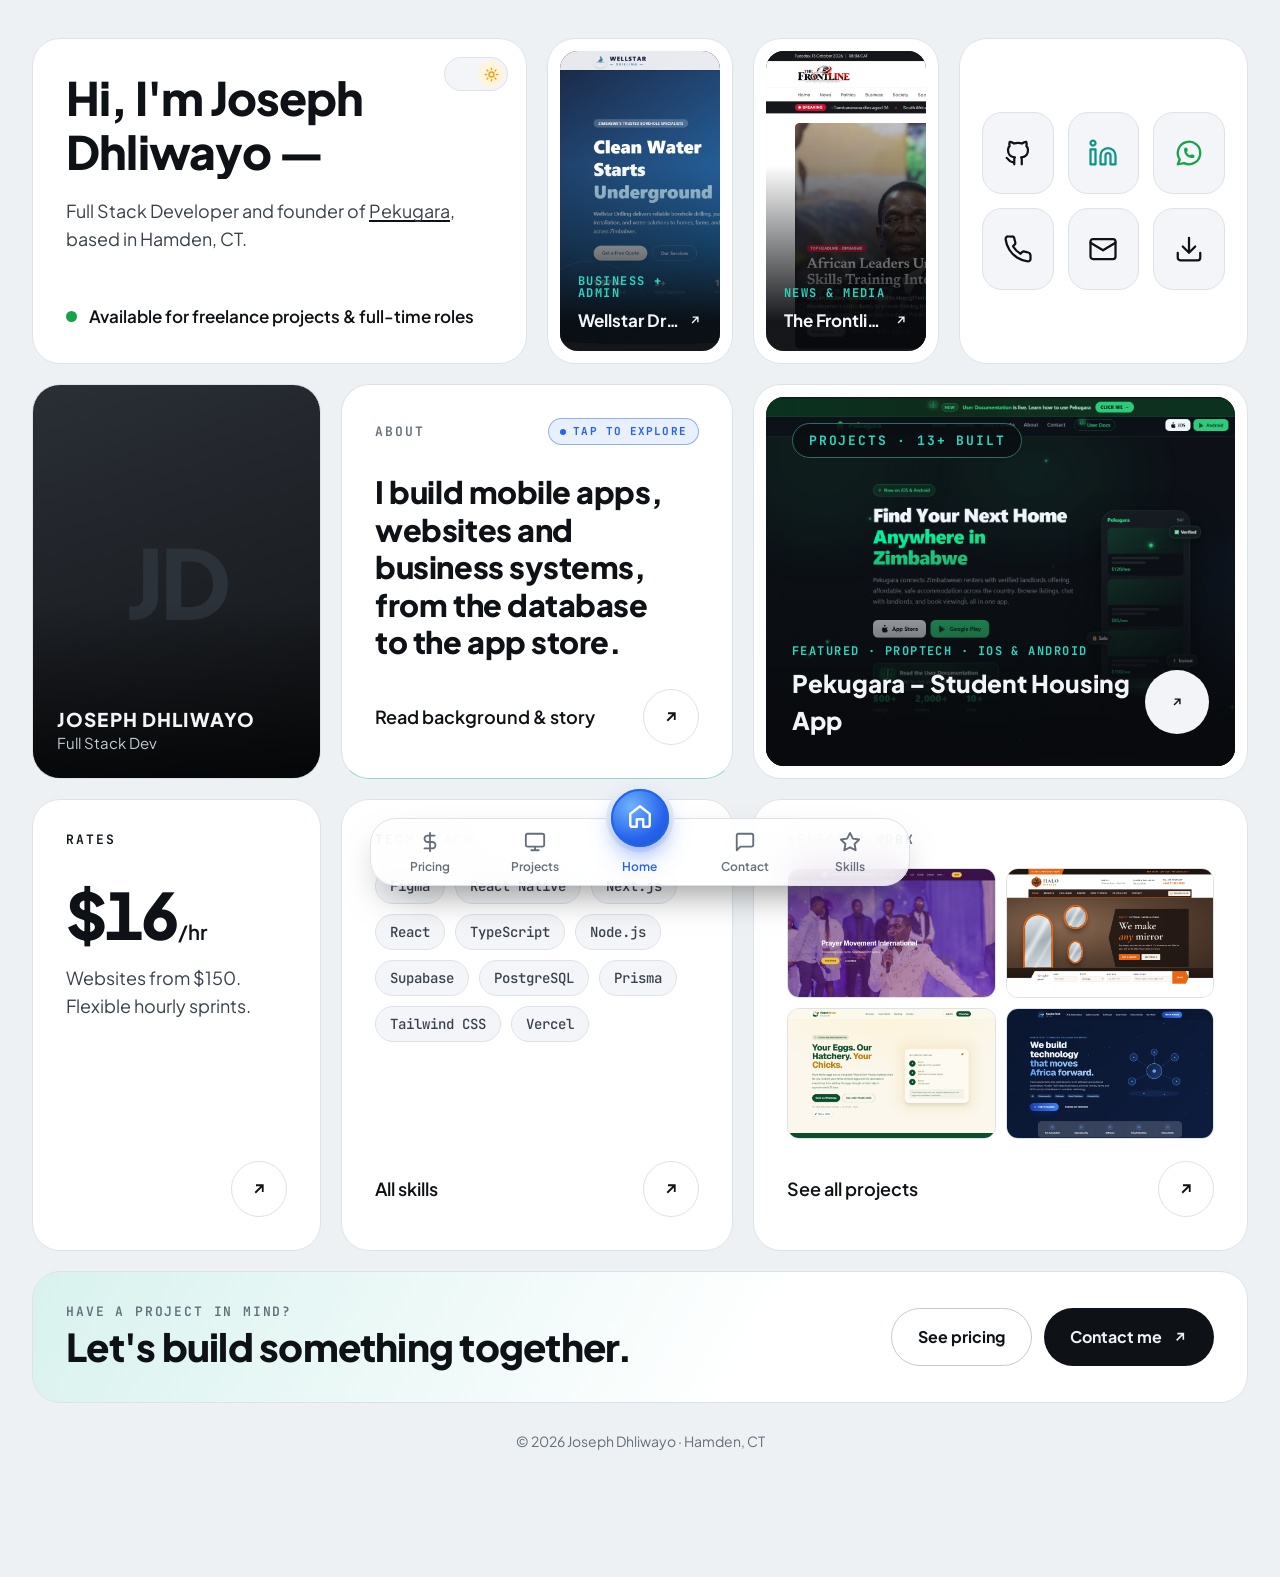
==== index.html @ 7adcd2ff "Feature Prayer Movement International and Kuvaka Tech Co-Authored-By: Claude Opus 5.5 <noreply@anthr" ====
<!doctype html>
<html lang="en" data-theme="dark">
<head>
<meta charset="utf-8">
<meta name="viewport" content="width=device-width, initial-scale=1, viewport-fit=cover">
<title>Joseph Dhliwayo</title>
<meta name="description" content="Joseph Dhliwayo is a full stack developer and the founder of Pekugara. He builds mobile apps, websites and business systems.">
<meta name="theme-color" content="#0b0d10">
<script>
  // Set the theme before paint so there is no flash; skip the dock intro after the first page.
  (function () {
    var d = document.documentElement, t = null;
    try { t = localStorage.getItem('theme'); } catch (e) {}
    if (!t) t = matchMedia('(prefers-color-scheme: light)').matches ? 'light' : 'dark';
    d.setAttribute('data-theme', t);
    try { if (sessionStorage.getItem('dock')) d.classList.add('dock-seen'); sessionStorage.setItem('dock', 1); } catch (e) {}
  })();
</script>
<link rel="preconnect" href="https://fonts.googleapis.com">
<link rel="preconnect" href="https://fonts.gstatic.com" crossorigin>
<link rel="stylesheet" href="https://fonts.googleapis.com/css2?family=Plus+Jakarta+Sans:wght@400;500;600;700;800&family=JetBrains+Mono:wght@500;600&display=swap">
<link rel="stylesheet" href="styles.css">
</head>
<body>
<div class="wrap">
  <main class="grid home-grid">

    <section class="tile hero">
      <button class="theme" id="theme" type="button" aria-label="Switch light or dark theme">
        <span class="knob">
          <svg class="moon" viewBox="0 0 24 24" fill="none" stroke="currentColor" stroke-width="2.2" stroke-linecap="round" stroke-linejoin="round"><path d="M21 12.8A9 9 0 1 1 11.2 3a7 7 0 0 0 9.8 9.8z"/></svg>
          <svg class="sun" viewBox="0 0 24 24" fill="none" stroke="currentColor" stroke-width="2.2" stroke-linecap="round"><circle cx="12" cy="12" r="4"/><path d="M12 2v2M12 20v2M4.9 4.9l1.4 1.4M17.7 17.7l1.4 1.4M2 12h2M20 12h2M4.9 19.1l1.4-1.4M17.7 6.3l1.4-1.4"/></svg>
        </span>
      </button>
      <div>
        <h1 data-split>Hi, I'm Joseph Dhliwayo —</h1>
        <p>Full Stack Developer and founder of <a href="https://www.pekugara.com" target="_blank" rel="noopener">Pekugara</a>, based in Hamden, CT.</p>
      </div>
      <div class="status"><span class="dot"></span> Available for freelance projects &amp; full-time roles</div>
    </section>

    <a class="tile proj-sm" href="https://wellstardrilling.com" target="_blank" rel="noopener">
      <div class="shot">
        <img src="images/wellstar.png" alt="Wellstar Drilling website">
        <div class="kind">Business + Admin</div>
        <div class="name"><span>Wellstar Drilling</span><svg viewBox="0 0 24 24" fill="none" stroke="currentColor" stroke-width="2.4"><path d="M7 17 17 7M8 7h9v9"/></svg></div>
      </div>
    </a>

    <a class="tile proj-sm" href="https://the-frontline.vercel.app" target="_blank" rel="noopener">
      <div class="shot">
        <img src="images/frontline.png" alt="The Frontline news website">
        <div class="kind">News &amp; Media</div>
        <div class="name"><span>The Frontline</span><svg viewBox="0 0 24 24" fill="none" stroke="currentColor" stroke-width="2.4"><path d="M7 17 17 7M8 7h9v9"/></svg></div>
      </div>
    </a>

    <!-- EDIT: add your LinkedIn profile URL -->
    <nav class="tile socials" aria-label="Contact links">
      <a class="icon-btn" href="https://github.com/JosephDhliwayo" target="_blank" rel="noopener" aria-label="GitHub">
        <svg viewBox="0 0 24 24" fill="none" stroke="currentColor" stroke-width="1.8" stroke-linecap="round" stroke-linejoin="round"><path d="M9 19c-4.3 1.4-4.3-2.5-6-3m12 5v-3.5c0-1 .1-1.4-.5-2 2.8-.3 5.5-1.4 5.5-6a4.6 4.6 0 0 0-1.3-3.2 4.2 4.2 0 0 0-.1-3.2s-1.1-.3-3.5 1.3a12.3 12.3 0 0 0-6.2 0C6.5 2.8 5.4 3.1 5.4 3.1a4.2 4.2 0 0 0-.1 3.2A4.6 4.6 0 0 0 4 9.5c0 4.6 2.7 5.7 5.5 6-.6.6-.6 1.2-.5 2V21"/></svg>
      </a>
      <a class="icon-btn c-teal" href="https://www.linkedin.com/" target="_blank" rel="noopener" aria-label="LinkedIn">
        <svg viewBox="0 0 24 24" fill="none" stroke="currentColor" stroke-width="1.8" stroke-linecap="round" stroke-linejoin="round"><path d="M16 8a6 6 0 0 1 6 6v7h-4v-7a2 2 0 0 0-4 0v7h-4v-7a6 6 0 0 1 6-6zM2 9h4v12H2z"/><circle cx="4" cy="4" r="2"/></svg>
      </a>
      <a class="icon-btn c-green" href="https://wa.me/12035034159" target="_blank" rel="noopener" aria-label="WhatsApp">
        <svg viewBox="0 0 24 24" fill="none" stroke="currentColor" stroke-width="1.8" stroke-linecap="round" stroke-linejoin="round"><path d="M3 21l1.65-3.8a9 9 0 1 1 3.4 2.9L3 21"/><path d="M9 10a.5.5 0 0 0 1 0V9a.5.5 0 0 0-1 0v1a5 5 0 0 0 5 5h1a.5.5 0 0 0 0-1h-1a.5.5 0 0 0 0 1"/></svg>
      </a>
      <a class="icon-btn" href="tel:+12035034159" aria-label="Call (203) 503-4159">
        <svg viewBox="0 0 24 24" fill="none" stroke="currentColor" stroke-width="1.8" stroke-linecap="round" stroke-linejoin="round"><path d="M22 16.9v3a2 2 0 0 1-2.2 2 19.8 19.8 0 0 1-8.6-3.1 19.5 19.5 0 0 1-6-6A19.8 19.8 0 0 1 2.1 4.2 2 2 0 0 1 4.1 2h3a2 2 0 0 1 2 1.7c.1.9.4 1.8.7 2.7a2 2 0 0 1-.5 2.1L8 9.8a16 16 0 0 0 6 6l1.3-1.3a2 2 0 0 1 2.1-.4c.9.3 1.8.6 2.7.7a2 2 0 0 1 1.7 2z"/></svg>
      </a>
      <a class="icon-btn" href="mailto:mrdhliwayojoseph@gmail.com" aria-label="Email mrdhliwayojoseph@gmail.com">
        <svg viewBox="0 0 24 24" fill="none" stroke="currentColor" stroke-width="1.8" stroke-linecap="round" stroke-linejoin="round"><rect x="2" y="4" width="20" height="16" rx="2"/><path d="m22 7-10 6L2 7"/></svg>
      </a>
      <a class="icon-btn" href="cv.pdf" download aria-label="Download CV">
        <svg viewBox="0 0 24 24" fill="none" stroke="currentColor" stroke-width="1.8" stroke-linecap="round" stroke-linejoin="round"><path d="M21 15v4a2 2 0 0 1-2 2H5a2 2 0 0 1-2-2v-4M7 10l5 5 5-5M12 15V3"/></svg>
      </a>
    </nav>

    <!-- PHOTO: save your photo as photo.jpg next to this file -->
    <figure class="tile photo">
      <div class="initials">JD</div>
      <img src="photo.jpg" alt="Joseph Dhliwayo" onerror="this.remove()">
      <figcaption class="cap"><b>Joseph Dhliwayo</b><span>Full Stack Dev</span></figcaption>
    </figure>

    <a class="tile about" href="/skills">
      <div class="about-top"><span class="label">About</span><span class="explore"><i></i>Tap to explore</span></div>
      <h2>I build mobile apps, websites and business systems, from the database to the app store.</h2>
      <div class="row-end">Read background &amp; story <span class="arrow"><svg viewBox="0 0 24 24" fill="none" stroke="currentColor" stroke-width="2.4"><path d="M7 17 17 7M8 7h9v9"/></svg></span></div>
    </a>

    <a class="tile feature" href="/projects">
      <div class="shot">
        <img src="images/pekugara.png" alt="Pekugara website">
        <span class="badge">Projects · <span data-count="15">15</span>+ built</span>
        <div class="kind">Featured · Proptech · iOS &amp; Android</div>
        <div class="name"><span>Pekugara – Student Housing App</span><span class="arrow"><svg viewBox="0 0 24 24" fill="none" stroke="currentColor" stroke-width="2.4"><path d="M7 17 17 7M8 7h9v9"/></svg></span></div>
      </div>
    </a>

    <!-- EDIT: set your real rate here and on the pricing page -->
    <a class="tile rates" href="/pricing">
      <div class="label" style="color:var(--fg)">Rates</div>
      <div class="price">$<span data-count="20">20</span><small>/hr</small></div>
      <p>Websites from $150. Flexible hourly sprints.</p>
      <div class="row-end"><span class="arrow"><svg viewBox="0 0 24 24" fill="none" stroke="currentColor" stroke-width="2.4"><path d="M7 17 17 7M8 7h9v9"/></svg></span></div>
    </a>

    <a class="tile stack" href="/skills">
      <div class="label">Tech stack</div>
      <div class="chips">
        <span class="chip">Figma</span><span class="chip">React Native</span><span class="chip">Next.js</span>
        <span class="chip">React</span><span class="chip">TypeScript</span><span class="chip">Node.js</span>
        <span class="chip">Supabase</span><span class="chip">PostgreSQL</span><span class="chip">Prisma</span>
        <span class="chip">Tailwind CSS</span><span class="chip">Vercel</span>
      </div>
      <div class="row-end">All skills <span class="arrow"><svg viewBox="0 0 24 24" fill="none" stroke="currentColor" stroke-width="2.4"><path d="M7 17 17 7M8 7h9v9"/></svg></span></div>
    </a>

    <a class="tile exp" href="/projects">
      <div class="label">Selected work</div>
      <div class="mini-grid">
        <img src="images/prayer.png" alt="Prayer Movement International" loading="lazy">
        <img src="images/halo.png" alt="Halo Mirrors" loading="lazy">
        <img src="images/hatchgrow.png" alt="HatchGrow Poultry" loading="lazy">
        <img src="images/kuvaka.png" alt="Kuvaka Tech" loading="lazy">
      </div>
      <div class="row-end">See all projects <span class="arrow"><svg viewBox="0 0 24 24" fill="none" stroke="currentColor" stroke-width="2.4"><path d="M7 17 17 7M8 7h9v9"/></svg></span></div>
    </a>

    <section class="tile cta">
      <div>
        <div class="label">Have a project in mind?</div>
        <h2>Let's build something together.</h2>
      </div>
      <div class="cta-actions">
        <a class="btn ghost" href="/pricing">See pricing</a>
        <a class="btn" href="/contact">Contact me <svg viewBox="0 0 24 24" fill="none" stroke="currentColor" stroke-width="2.4"><path d="M7 17 17 7M8 7h9v9"/></svg></a>
      </div>
    </section>

  </main>
  <footer>© <span id="yr">2026</span> Joseph Dhliwayo · Hamden, CT</footer>
</div>

<nav class="dock" aria-label="Pages">
  <a href="/pricing" data-page="pricing">
    <svg viewBox="0 0 24 24" fill="none" stroke="currentColor" stroke-width="2" stroke-linecap="round" stroke-linejoin="round"><path d="M12 2v20M17 5H9.5a3.5 3.5 0 0 0 0 7h5a3.5 3.5 0 0 1 0 7H6"/></svg>Pricing
  </a>
  <a href="/projects" data-page="projects">
    <svg viewBox="0 0 24 24" fill="none" stroke="currentColor" stroke-width="2" stroke-linecap="round" stroke-linejoin="round"><rect x="2" y="3" width="20" height="14" rx="2"/><path d="M8 21h8M12 17v4"/></svg>Projects
  </a>
  <a href="/" data-page="home" class="home active" aria-current="page">
    <span class="orb"><svg viewBox="0 0 24 24" fill="none" stroke="currentColor" stroke-width="2.2" stroke-linecap="round" stroke-linejoin="round"><path d="m3 10 9-7 9 7v10a2 2 0 0 1-2 2h-4v-7H9v7H5a2 2 0 0 1-2-2z"/></svg></span>Home
  </a>
  <a href="/contact" data-page="contact">
    <svg viewBox="0 0 24 24" fill="none" stroke="currentColor" stroke-width="2" stroke-linecap="round" stroke-linejoin="round"><path d="M21 15a2 2 0 0 1-2 2H7l-4 4V5a2 2 0 0 1 2-2h14a2 2 0 0 1 2 2z"/></svg>Contact
  </a>
  <a href="/skills" data-page="skills">
    <svg viewBox="0 0 24 24" fill="none" stroke="currentColor" stroke-width="2" stroke-linecap="round" stroke-linejoin="round"><path d="m12 2 3.1 6.3 6.9 1-5 4.9 1.2 6.8L12 17.8 5.8 21l1.2-6.8-5-4.9 6.9-1z"/></svg>Skills
  </a>
</nav>

<script src="main.js"></script>
</body>
</html>
---- styles.css ----
/* Layout: 12-column bento grid of tiles; teal accent for labels, blue for the mobile dock. Dark-first. */
:root {
  --bg: #0b0d10;
  --tile: #12151a;
  --tile-2: #181c22;
  --tile-3: #1f242c;
  --line: #22272f;
  --line-2: #3a424d;
  --fg: #f2f4f7;
  --fg-2: #d6dbe1;
  --muted: #9aa3ae;
  --muted-2: #7f8893;
  --accent: #2dd4bf;
  --accent-line: #2a6f69;
  --blue: #2f8cff;
  --live: #22c55e;
  --cta-tint: #11201f;
  --glow: rgba(45, 212, 191, .10);
  --dock: rgba(18, 21, 26, .78);
  --display: "Plus Jakarta Sans", system-ui, -apple-system, "Segoe UI", sans-serif;
  --body: "Plus Jakarta Sans", system-ui, -apple-system, "Segoe UI", sans-serif;
  --mono: "JetBrains Mono", ui-monospace, Consolas, monospace;
  --r: 28px;
  --ease: cubic-bezier(.22, 1, .36, 1);
  color-scheme: dark;
}
:root[data-theme="light"] {
  --bg: #eef1f4;
  --tile: #ffffff;
  --tile-2: #f3f5f8;
  --tile-3: #e8ecf1;
  --line: #dde2e8;
  --line-2: #c3cad3;
  --fg: #0e1116;
  --fg-2: #39414d;
  --muted: #646e7b;
  --muted-2: #7a8491;
  --accent: #0f9488;
  --accent-line: #8fd8cf;
  --blue: #2563eb;
  --live: #16a34a;
  --cta-tint: #d8f2ee;
  --glow: rgba(15, 148, 136, .08);
  --dock: rgba(255, 255, 255, .82);
  color-scheme: light;
}
* { box-sizing: border-box; -webkit-tap-highlight-color: transparent; }
html, body { margin: 0; }
html { scroll-behavior: smooth; }
body {
  background: var(--bg);
  color: var(--fg);
  font: 16px/1.55 var(--body);
  -webkit-font-smoothing: antialiased;
  transition: background-color .4s, color .4s;
}
a { color: inherit; text-decoration: none; }
a:focus-visible, button:focus-visible { outline: 2px solid var(--accent); outline-offset: 3px; }
img { max-width: 100%; display: block; }
section, header, a, figure { scroll-margin-top: 16px; }

.wrap {
  max-width: 1440px;
  margin: 0 auto;
  padding-inline: clamp(16px, 2.5vw, 36px);
  padding-block: clamp(16px, 3vw, 56px);
}
.grid {
  display: grid;
  grid-template-columns: repeat(12, minmax(0, 1fr));
  gap: 20px;
}
.tile {
  background: var(--tile);
  border: 1px solid var(--line);
  border-radius: var(--r);
  padding: clamp(22px, 2.6vw, 44px);
  min-width: 0;
  position: relative;
  overflow: hidden;
  transition: border-color .3s, transform .4s var(--ease), background-color .4s, box-shadow .4s;
}
/* Pointer spotlight (desktop) */
.tile::before {
  content: ""; position: absolute; inset: 0; z-index: 3; pointer-events: none;
  background: radial-gradient(420px circle at var(--mx, 50%) var(--my, 50%), var(--glow), transparent 60%);
  opacity: 0; transition: opacity .4s;
}
@media (hover: hover) {
  .tile:hover::before { opacity: 1; }
  a.tile:hover { border-color: var(--line-2); transform: translateY(-4px); }
}
a.tile:active { transform: scale(.98); }

/* Entrance + scroll reveal (classes added by script, so no-JS shows everything) */
@keyframes rise { from { opacity: 0; transform: translateY(26px) scale(.98); } to { opacity: 1; transform: none; } }
.js .tile.enter { animation: rise .8s var(--ease) both; animation-delay: var(--d, 0ms); }
.js .reveal { opacity: 0; transform: translateY(34px) scale(.98); transition: opacity .8s var(--ease), transform .8s var(--ease); transition-delay: var(--d, 0ms); }
.js .reveal.in { opacity: 1; transform: none; }

.label {
  font: 600 13px/1 var(--mono);
  letter-spacing: .14em;
  text-transform: uppercase;
  color: var(--muted);
}
.arrow {
  width: 56px; height: 56px; border-radius: 50%;
  border: 1px solid var(--line);
  display: grid; place-items: center;
  flex: none;
  transition: background .3s, color .3s, transform .4s var(--ease);
}
.arrow svg { width: 18px; height: 18px; transition: transform .4s var(--ease); }
a:hover .arrow { background: var(--fg); color: var(--bg); }
a:hover .arrow svg { transform: rotate(45deg); }

/* Row 1 */
.hero { grid-column: span 5; display: flex; flex-direction: column; justify-content: space-between; gap: 48px; }
.hero h1 { font: 800 clamp(30px, 3.6vw, 54px)/1.1 var(--display); letter-spacing: -.02em; margin: 0 0 18px; text-wrap: balance; padding-right: 64px; }
.hero h1 .w { display: inline-block; overflow: hidden; vertical-align: bottom; padding-bottom: .06em; }
.hero h1 .w > span { display: inline-block; animation: word .9s var(--ease) both; animation-delay: calc(150ms + var(--i) * 70ms); }
@keyframes word { from { transform: translateY(105%); } to { transform: none; } }
.hero p { font-size: clamp(17px, 1.4vw, 22px); margin: 0; max-width: 34ch; color: var(--fg-2); }
.hero p a { background: linear-gradient(var(--fg), var(--fg)) 0 100% / 100% 2px no-repeat; transition: background-size .4s var(--ease); }
.hero p a:hover { background-size: 0 2px; background-position: 100% 100%; }
.status { display: flex; align-items: center; gap: 12px; font-weight: 600; font-size: 17px; }
.dot { width: 11px; height: 11px; flex: none; border-radius: 50%; background: var(--live); box-shadow: 0 0 0 0 rgba(34,197,94,.6); animation: pulse 2.4s infinite; }
@keyframes pulse { 70% { box-shadow: 0 0 0 10px rgba(34,197,94,0); } 100% { box-shadow: 0 0 0 0 rgba(34,197,94,0); } }

/* Theme toggle */
.theme {
  position: absolute; top: 18px; right: 18px; z-index: 4;
  width: 64px; height: 34px; border-radius: 999px; padding: 0;
  background: var(--tile-2); border: 1px solid var(--line); cursor: pointer;
  transition: background .4s, border-color .3s;
}
.theme:hover { border-color: var(--line-2); }
.theme .knob {
  position: absolute; top: 3px; left: 3px; width: 26px; height: 26px; border-radius: 50%;
  display: grid; place-items: center; background: var(--tile-3); color: var(--blue);
  transition: transform .5s var(--ease), background .4s, color .4s;
}
:root[data-theme="light"] .theme .knob { transform: translateX(30px); color: #f59e0b; background: #fff4dc; }
.theme svg { width: 15px; height: 15px; position: absolute; transition: opacity .3s, transform .5s var(--ease); }
.theme .sun { opacity: 0; transform: rotate(-90deg) scale(.5); }
:root[data-theme="light"] .theme .sun { opacity: 1; transform: none; }
:root[data-theme="light"] .theme .moon { opacity: 0; transform: rotate(90deg) scale(.5); }

.proj-sm { grid-column: span 2; padding: 12px; display: flex; }
.shot {
  flex: 1; border-radius: 18px; min-height: 300px;
  position: relative; overflow: hidden;
  display: flex; flex-direction: column; justify-content: flex-end;
  padding: 18px;
  background: #181c22;
  color: #f2f4f7;
}
.shot::after { content: ""; position: absolute; inset: 0; background: linear-gradient(to top, rgba(8,10,13,.95) 10%, rgba(8,10,13,0) 62%); }
.shot > * { position: relative; z-index: 1; }
.shot > img { position: absolute; inset: 0; width: 100%; height: 100%; object-fit: cover; object-position: top left; z-index: 0; transition: transform 1.2s var(--ease), object-position 4s ease; }
a:hover .shot > img { transform: scale(1.06); }
.shot .kind { font: 700 12px/1 var(--mono); letter-spacing: .12em; text-transform: uppercase; color: #2dd4bf; margin-bottom: 8px; }
.shot .name { font-weight: 700; font-size: 17px; display: flex; justify-content: space-between; gap: 8px; align-items: center; }
.shot .name span { overflow: hidden; text-overflow: ellipsis; white-space: nowrap; }
.shot .name svg { width: 14px; height: 14px; flex: none; }

.socials { grid-column: span 3; display: grid; grid-template-columns: repeat(3, minmax(0, 1fr)); align-content: center; gap: 14px; padding: 22px; }
.icon-btn {
  width: 100%; min-width: 0; aspect-ratio: 1 / 1.15; max-width: 100%;
  border-radius: 20px; background: var(--tile-2); border: 1px solid var(--line);
  display: grid; place-items: center;
  transition: background .3s, border-color .3s, transform .4s var(--ease);
}
.icon-btn:hover { background: var(--tile-3); border-color: var(--line-2); transform: translateY(-3px); }
.icon-btn:active { transform: scale(.92); }
.icon-btn svg { width: 30px; height: 30px; transition: transform .4s var(--ease); }
.icon-btn:hover svg { transform: scale(1.12); }
.c-teal { color: var(--accent); }
.c-green { color: var(--live); }

/* Row 2 */
.photo { grid-column: span 3; padding: 0; min-height: 380px; margin: 0; background: linear-gradient(160deg, #2a2f36, #121417); color: #f2f4f7; }
.photo img { position: absolute; inset: 0; width: 100%; height: 100%; object-fit: cover; filter: grayscale(1) contrast(1.05); transition: transform 1.2s var(--ease), filter .6s; }
.photo:hover img { transform: scale(1.05); filter: grayscale(.2); }
.photo .initials { position: absolute; inset: 0; display: grid; place-items: center; font: 800 96px/1 var(--display); color: #2c323a; letter-spacing: -.04em; }
.photo .cap { position: absolute; left: 24px; bottom: 22px; z-index: 1; }
.photo .cap b { display: block; font: 800 19px/1.2 var(--display); letter-spacing: .06em; text-transform: uppercase; }
.photo .cap span { color: #c3c9d1; font-size: 15px; }
.photo::after { content: ""; position: absolute; inset: 0; background: linear-gradient(to top, rgba(0,0,0,.7), transparent 45%); }

.about { grid-column: span 4; display: flex; flex-direction: column; gap: 28px; border-bottom-color: var(--accent-line); }
.about-top { display: flex; justify-content: space-between; align-items: center; gap: 12px; }
.explore {
  display: inline-flex; align-items: center; gap: 7px;
  font: 700 11px/1 var(--mono); letter-spacing: .1em; text-transform: uppercase;
  color: var(--blue); border: 1px solid color-mix(in srgb, var(--blue) 45%, transparent);
  background: color-mix(in srgb, var(--blue) 10%, transparent);
  padding: 7px 11px; border-radius: 999px;
}
.explore i { width: 6px; height: 6px; border-radius: 50%; background: currentColor; animation: blink 1.6s infinite; }
@keyframes blink { 50% { opacity: .25; } }
.about h2 { font: 800 clamp(24px, 2.4vw, 36px)/1.22 var(--display); letter-spacing: -.015em; margin: 0; text-wrap: balance; }
.row-end { margin-top: auto; display: flex; align-items: center; justify-content: space-between; gap: 16px; font-weight: 600; font-size: 18px; }

.feature { grid-column: span 5; padding: 12px; display: flex; }
.feature .shot { min-height: 360px; padding: 26px; }
.feature .shot > img { animation: drift 16s ease-in-out infinite alternate; }
@keyframes drift { from { transform: scale(1.02); object-position: 0 0; } to { transform: scale(1.1); object-position: 30% 20%; } }
.feature .badge {
  position: absolute; top: 26px; left: 26px; z-index: 1;
  background: rgba(10,14,18,.88); border: 1px solid #2b6d68; color: #2dd4bf;
  font: 700 13px/1 var(--mono); letter-spacing: .14em; text-transform: uppercase;
  padding: 10px 16px; border-radius: 999px;
}
.feature .name { font-size: clamp(20px, 1.9vw, 28px); font-weight: 800; }
.feature .name span { white-space: normal; }
.feature .arrow { background: #f2f4f7; color: #0b0d10; width: 64px; height: 64px; border: 0; }

/* Row 3 */
.rates { grid-column: span 3; display: flex; flex-direction: column; gap: 18px; }
.price { font: 800 clamp(44px, 5vw, 72px)/1 var(--display); letter-spacing: -.03em; margin-top: 18px; font-variant-numeric: tabular-nums; }
.price small { font-size: .32em; font-weight: 600; letter-spacing: 0; }
.rates p { margin: 0; font-size: 18px; color: var(--fg-2); }
.rates .row-end { justify-content: flex-end; }

.stack { grid-column: span 4; display: flex; flex-direction: column; gap: 22px; }
.chips { display: flex; flex-wrap: wrap; gap: 10px; }
.chip { font: 500 14px/1 var(--mono); padding: 10px 14px; border-radius: 999px; background: var(--tile-2); border: 1px solid var(--line); color: var(--fg-2); transition: border-color .3s, color .3s, transform .3s var(--ease); }
.chip:hover { border-color: var(--accent); color: var(--accent); transform: translateY(-2px); }
.js .stack .chip { opacity: 0; transform: translateY(10px) scale(.9); }
.js .stack.in .chip, .js .stack.enter .chip { animation: pop .5s var(--ease) both; animation-delay: calc(250ms + var(--c) * 45ms); }
@keyframes pop { from { opacity: 0; transform: translateY(10px) scale(.9); } to { opacity: 1; transform: none; } }

.exp { grid-column: span 5; display: flex; flex-direction: column; gap: 22px; }
.timeline { display: grid; margin: 0; padding: 0; list-style: none; }
.timeline li { display: grid; grid-template-columns: 1fr auto; gap: 4px 16px; padding: 16px 0; border-top: 1px solid var(--line); }
.timeline li:first-child { border-top: 0; padding-top: 4px; }
.timeline b { font-weight: 700; font-size: 17px; }
.timeline span { color: var(--muted); font-size: 15px; }
.timeline time { font: 500 14px/1.6 var(--mono); color: var(--muted); grid-row: span 2; }

/* Selected work */
.work-head { grid-column: span 12; display: flex; flex-wrap: wrap; align-items: end; justify-content: space-between; gap: 12px 24px; padding: 24px 4px 4px; }
.work-head h2 { font: 800 clamp(26px, 2.6vw, 38px)/1.1 var(--display); letter-spacing: -.02em; margin: 10px 0 0; }
.work-head p { margin: 0; color: var(--muted); max-width: 46ch; }
.work { grid-column: span 3; padding: 10px; display: flex; flex-direction: column; }
.thumb { aspect-ratio: 16 / 10; max-width: 100%; border-radius: 18px; overflow: hidden; position: relative; background: var(--tile-2); }
.thumb img { width: 100%; height: 100%; object-fit: cover; object-position: top; transition: transform .9s var(--ease), object-position 3s ease; }
a.work:hover .thumb img { transform: scale(1.05); object-position: bottom; }
.thumb.ph { display: grid; place-items: center; }
.thumb .mono { font: 800 44px/1 var(--display); color: rgba(255,255,255,.22); letter-spacing: -.03em; transition: transform .6s var(--ease); }
.work:hover .thumb .mono { transform: scale(1.1); }
.ph-a { background: radial-gradient(120% 80% at 20% 10%, #1f6f8b 0%, #12313d 45%, #0d1418 100%); }
.ph-b { background: radial-gradient(120% 80% at 80% 15%, #b9894f 0%, #4a3826 45%, #15110d 100%); }
.ph-c { background: radial-gradient(110% 90% at 70% 20%, #3b5bdb 0%, #1b2a5e 45%, #0c1020 100%); }
.ph-d { background: radial-gradient(120% 90% at 30% 20%, #1d7a5a 0%, #12352a 45%, #0b1612 100%); }
.work .meta { padding: 16px 10px 10px; display: flex; flex-direction: column; gap: 6px; flex: 1; }
.work .kind { font: 700 12px/1 var(--mono); letter-spacing: .12em; text-transform: uppercase; color: var(--accent); }
.work h3 { margin: 0; font: 700 18px/1.3 var(--display); display: flex; justify-content: space-between; align-items: start; gap: 10px; }
.work h3 svg { width: 14px; height: 14px; flex: none; margin-top: 5px; transition: transform .4s var(--ease); }
a.work:hover h3 svg { transform: translate(3px, -3px); }
.work p { margin: 0; color: var(--muted); font-size: 14.5px; line-height: 1.5; }
.work .tags { font: 500 12.5px/1.5 var(--mono); color: var(--muted-2); margin-top: auto; padding-top: 6px; }
.private { font: 600 10.5px/1 var(--mono); letter-spacing: .1em; text-transform: uppercase; color: var(--muted); border: 1px solid var(--line); border-radius: 999px; padding: 6px 9px; flex: none; }

.cta { grid-column: span 12; display: flex; flex-wrap: wrap; align-items: center; justify-content: space-between; gap: 24px; background: linear-gradient(120deg, var(--cta-tint), var(--tile) 60%); }
.cta h2 { font: 800 clamp(26px, 3vw, 44px)/1.1 var(--display); letter-spacing: -.02em; margin: 8px 0 0; text-wrap: balance; }
.cta-actions { display: flex; flex-wrap: wrap; gap: 12px; }
.btn { display: inline-flex; align-items: center; gap: 10px; background: var(--fg); color: var(--bg); font-weight: 700; padding: 16px 26px; border-radius: 999px; transition: transform .3s var(--ease), box-shadow .3s; }
.btn.ghost { background: transparent; color: var(--fg); border: 1px solid var(--line-2); }
.btn:hover { transform: translateY(-2px); box-shadow: 0 10px 30px -12px var(--accent); }
.btn:active { transform: scale(.96); }
.btn svg { width: 16px; height: 16px; }
footer { text-align: center; color: var(--muted); font-size: 14px; padding-top: 28px; }

/* Page transitions between the standalone pages (Chrome, Edge, Safari 18+) */
@view-transition { navigation: auto; }
::view-transition-old(root) { animation: .35s var(--ease) both fade-out; }
::view-transition-new(root) { animation: .5s var(--ease) both fade-in; }
@keyframes fade-out { to { opacity: 0; transform: translateY(-10px); } }
@keyframes fade-in { from { opacity: 0; transform: translateY(14px); } }
.theme-switching::view-transition-old(root), .theme-switching::view-transition-new(root) { animation: none; mix-blend-mode: normal; }

/* Dock: floating bottom navigation on every page */
.wrap { padding-bottom: calc(124px + env(safe-area-inset-bottom, 0px)); }
.dock {
  display: grid; grid-template-columns: repeat(5, 1fr); align-items: end;
  position: fixed; z-index: 50; left: 50%; translate: -50% 0;
  width: min(540px, calc(100% - 24px));
  bottom: calc(14px + env(safe-area-inset-bottom, 0px));
  height: 68px; padding: 0 6px 8px;
  background: var(--dock); border: 1px solid var(--line); border-radius: 26px;
  backdrop-filter: blur(18px) saturate(1.4); -webkit-backdrop-filter: blur(18px) saturate(1.4);
  box-shadow: 0 18px 40px -18px rgba(0,0,0,.6);
  view-transition-name: dock;
  animation: dock-in .9s var(--ease) .5s both;
}
.dock-seen .dock { animation: none; }
@keyframes dock-in { from { transform: translateY(140%); } to { transform: none; } }
.dock a {
  display: flex; flex-direction: column; align-items: center; gap: 5px;
  font-size: 12px; font-weight: 600; color: var(--muted);
  transition: color .3s, transform .3s var(--ease);
}
.dock a:hover { color: var(--fg); }
.dock a svg { width: 22px; height: 22px; transition: transform .4s var(--ease); }
.dock a:hover svg { transform: translateY(-2px); }
.dock a.active { color: var(--blue); }
.dock a.active svg { transform: translateY(-2px) scale(1.08); }
.dock a:active { transform: scale(.88); }
.dock .home { position: relative; justify-content: flex-end; height: 100%; }
.dock .home .orb {
  position: absolute; left: 50%; top: -30px; translate: -50% 0;
  width: 58px; height: 58px; border-radius: 50%;
  display: grid; place-items: center; color: #fff;
  background: radial-gradient(circle at 35% 30%, #6fb3ff, var(--blue) 60%, #1456c8);
  box-shadow: 0 10px 26px -6px color-mix(in srgb, var(--blue) 70%, transparent), 0 0 0 5px var(--bg);
  animation: float 3.2s ease-in-out infinite;
}
.dock .home:not(.active) .orb { filter: saturate(.55) brightness(.85); }
.dock .home .orb::after {
  content: ""; position: absolute; inset: 0; border-radius: 50%;
  border: 2px solid var(--blue); animation: ring 2.6s ease-out infinite;
}
.dock .home .orb svg { width: 24px; height: 24px; }
@keyframes float { 50% { transform: translateY(-4px); } }
@keyframes ring { from { transform: scale(1); opacity: .7; } to { transform: scale(1.55); opacity: 0; } }

/* Page header used on Pricing, Projects, Contact and Skills */
.page-head { grid-column: span 12; display: flex; flex-direction: column; gap: 18px; padding-right: clamp(22px, 8vw, 120px); }
.page-head h1 { font: 800 clamp(32px, 5vw, 68px)/1.04 var(--display); letter-spacing: -.03em; margin: 0; max-width: 18ch; text-wrap: balance; }
.page-head h1 .w { display: inline-block; overflow: hidden; vertical-align: bottom; padding-bottom: .06em; }
.page-head h1 .w > span { display: inline-block; animation: word .9s var(--ease) both; animation-delay: calc(150ms + var(--i) * 70ms); }
.page-head p { margin: 0; font-size: clamp(17px, 1.4vw, 21px); color: var(--fg-2); max-width: 52ch; }
.back { display: inline-flex; align-items: center; gap: 8px; color: var(--muted); font-weight: 600; font-size: 15px; transition: color .3s, gap .3s var(--ease); width: fit-content; }
.back:hover { color: var(--fg); gap: 12px; }
.back svg { width: 16px; height: 16px; }
.section-label { grid-column: span 12; padding: 18px 4px 0; }

/* Pricing */
.plan { grid-column: span 3; display: flex; flex-direction: column; gap: 16px; }
.plan h2 { margin: 0; font: 700 20px/1.25 var(--display); }
.plan .from { font: 600 13px/1 var(--mono); color: var(--muted); letter-spacing: .06em; text-transform: uppercase; }
.plan .amount { font: 800 clamp(40px, 3.6vw, 52px)/1 var(--display); letter-spacing: -.03em; font-variant-numeric: tabular-nums; }
.plan p { margin: 0; color: var(--muted); font-size: 15px; }
.plan ul { list-style: none; margin: 4px 0 0; padding: 0; display: grid; gap: 10px; }
.plan li { display: grid; grid-template-columns: 18px 1fr; gap: 10px; font-size: 15px; color: var(--fg-2); }
.plan li::before { content: "\2713"; width: 18px; height: 18px; border-radius: 50%; margin-top: 2px; display: grid; place-items: center; font-size: 11px; font-weight: 800; color: var(--accent); background: color-mix(in srgb, var(--accent) 16%, transparent); }
.plan .btn { margin-top: auto; justify-content: center; }
.plan.pop { border-color: var(--accent-line); background: linear-gradient(170deg, var(--cta-tint), var(--tile) 55%); }
.tag { align-self: flex-start; font: 700 11px/1 var(--mono); letter-spacing: .1em; text-transform: uppercase; color: var(--accent); border: 1px solid var(--accent-line); border-radius: 999px; padding: 7px 10px; }
.hourly { grid-column: span 5; display: flex; flex-direction: column; gap: 14px; }
.hourly .price { margin-top: 8px; }
.hourly p { margin: 0; color: var(--fg-2); font-size: 17px; }
.steps { grid-column: span 7; display: flex; flex-direction: column; gap: 22px; }
.steps ol { list-style: none; margin: 0; padding: 0; display: grid; grid-template-columns: repeat(2, minmax(0, 1fr)); gap: 14px; counter-reset: s; }
.steps li { counter-increment: s; background: var(--tile-2); border: 1px solid var(--line); border-radius: 18px; padding: 18px; display: grid; gap: 6px; }
.steps li::before { content: "0" counter(s); font: 600 13px/1 var(--mono); color: var(--accent); }
.steps b { font-size: 17px; }
.steps span { color: var(--muted); font-size: 14.5px; }

/* Projects page */
.stats { grid-column: span 4; display: grid; grid-template-rows: repeat(3, 1fr); padding-block: 12px; }
.stat { display: flex; align-items: baseline; justify-content: space-between; gap: 16px; padding: 18px 0; border-top: 1px solid var(--line); }
.stat:first-child { border-top: 0; }
.stat b { font: 800 clamp(36px, 3.4vw, 50px)/1 var(--display); letter-spacing: -.03em; font-variant-numeric: tabular-nums; }
.stat span { color: var(--muted); text-align: right; }
.feature.wide { grid-column: span 8; }
.feature.wide .shot { min-height: 420px; }
.proj-sm.wide { grid-column: span 6; }
.proj-sm.wide .shot { min-height: 340px; }

/* Contact page */
.c-card { grid-column: span 4; display: flex; flex-direction: column; gap: 14px; }
.c-icon { width: 52px; height: 52px; border-radius: 16px; display: grid; place-items: center; background: var(--tile-2); border: 1px solid var(--line); transition: transform .5s var(--ease); }
.c-card:hover .c-icon { transform: rotate(-8deg) scale(1.06); }
.c-icon svg { width: 24px; height: 24px; }
.c-card .val { font: 700 clamp(17px, 1.5vw, 21px)/1.3 var(--display); overflow-wrap: anywhere; user-select: all; }
.c-card .actions { display: flex; gap: 10px; flex-wrap: wrap; margin-top: auto; padding-top: 6px; }
.pill { display: inline-flex; align-items: center; gap: 8px; font: 600 14px/1 var(--body); padding: 11px 16px; border-radius: 999px; border: 1px solid var(--line-2); background: transparent; color: var(--fg); cursor: pointer; transition: background .3s, color .3s, transform .3s var(--ease); }
.pill:hover { background: var(--fg); color: var(--bg); }
.pill:active { transform: scale(.95); }
.pill.done { background: var(--accent); border-color: var(--accent); color: #04211d; }
.clock-tile { grid-column: span 4; display: flex; flex-direction: column; gap: 10px; }
.clock { font: 800 clamp(40px, 4vw, 56px)/1 var(--display); letter-spacing: -.03em; font-variant-numeric: tabular-nums; margin-top: 8px; }
.clock-tile p { margin: 0; color: var(--muted); }
.form-tile { grid-column: span 8; display: flex; flex-direction: column; gap: 18px; }
.form-tile h2 { margin: 0; font: 800 clamp(24px, 2.4vw, 34px)/1.15 var(--display); letter-spacing: -.02em; }
form { display: grid; grid-template-columns: repeat(2, minmax(0, 1fr)); gap: 14px; }
.field { display: grid; gap: 7px; min-width: 0; }
.field.full { grid-column: 1 / -1; }
.field label { font: 600 12px/1 var(--mono); letter-spacing: .1em; text-transform: uppercase; color: var(--muted); }
.field input, .field select, .field textarea {
  font: 500 16px/1.4 var(--body); color: var(--fg); background: var(--tile-2);
  border: 1px solid var(--line); border-radius: 14px; padding: 14px 16px; width: 100%; min-width: 0;
  transition: border-color .3s, box-shadow .3s;
}
.field textarea { min-height: 140px; resize: vertical; }
.field input:focus, .field select:focus, .field textarea:focus { outline: 0; border-color: var(--accent); box-shadow: 0 0 0 4px color-mix(in srgb, var(--accent) 18%, transparent); }
form .btn { border: 0; cursor: pointer; font: 700 16px/1 var(--body); justify-self: start; }
.form-note { grid-column: 1 / -1; margin: 0; color: var(--muted); font-size: 14px; }

/* Skills page */
.skill-group { grid-column: span 4; display: flex; flex-direction: column; gap: 16px; }
.skill-group h2 { margin: 0; font: 700 21px/1.25 var(--display); }
.skill-group p { margin: 0; color: var(--muted); font-size: 15px; }
.g-icon { width: 46px; height: 46px; border-radius: 14px; display: grid; place-items: center; background: color-mix(in srgb, var(--accent) 12%, transparent); color: var(--accent); }
.g-icon svg { width: 22px; height: 22px; }
.js .chips.anim .chip { opacity: 0; }
.js .in .chips.anim .chip, .js .enter .chips.anim .chip { animation: pop .5s var(--ease) both; animation-delay: calc(250ms + var(--c) * 45ms); }
.exp.wide { grid-column: span 7; }
.comp { grid-column: span 5; display: flex; flex-direction: column; gap: 18px; }
.comp ul { list-style: none; margin: 0; padding: 0; display: grid; gap: 16px; }
.comp li { display: grid; gap: 4px; }
.comp b { font-size: 17px; }
.comp span { color: var(--muted); font-size: 15px; }

/* Responsive */
@media (max-width: 1200px) {
  .hero { grid-column: span 12; }
  .proj-sm { grid-column: span 4; }
  .socials { grid-column: span 4; }
  .photo { grid-column: span 4; }
  .about { grid-column: span 8; }
  .feature { grid-column: span 8; }
  .rates { grid-column: span 4; }
  .stack { grid-column: span 6; }
  .exp { grid-column: span 6; }
  .work { grid-column: span 4; }
  .plan { grid-column: span 6; }
  .hourly, .steps { grid-column: span 12; }
  .feature.wide { grid-column: span 12; }
  .stats { grid-column: span 12; grid-template-rows: none; grid-template-columns: repeat(3, minmax(0, 1fr)); gap: 20px; }
  .stat { border-top: 0; flex-direction: column; align-items: flex-start; padding: 6px 0; }
  .stat span { text-align: left; }
  .c-card, .clock-tile { grid-column: span 6; }
  .form-tile { grid-column: span 12; }
  .skill-group { grid-column: span 6; }
  .exp.wide, .comp { grid-column: span 12; }
}
@media (max-width: 900px) {
  .work { grid-column: span 6; }
}
@media (max-width: 760px) {
  :root { --r: 24px; }
  .wrap { padding-top: 14px; }
  .grid { gap: 14px; }
  .tile { padding: 24px; }
  .hero, .about, .feature, .socials, .stack, .exp, .work, .work-head, .cta { grid-column: span 12; }
  .photo, .rates, .proj-sm { grid-column: span 6; }
  /* Home order matches the phone layout: intro, photo + rates, about, then work */
  .home-grid .hero { order: 1; gap: 40px; padding-top: 46px; }
  .home-grid .photo { order: 2; }
  .home-grid .rates { order: 3; }
  .home-grid .about { order: 4; }
  .home-grid .feature { order: 5; }
  .home-grid .proj-sm { order: 6; }
  .home-grid .socials { order: 7; }
  .home-grid .stack { order: 8; }
  .home-grid .exp { order: 9; }
  .home-grid .cta { order: 12; }
  .hero h1 { padding-right: 0; font-size: clamp(26px, 7.4vw, 34px); }
  .hero p { font-size: 17px; }
  .status { font-size: 15px; }
  .photo { min-height: 250px; }
  .photo .initials { font-size: 64px; }
  .photo .cap { left: 16px; bottom: 14px; }
  .photo .cap b { font-size: 15px; }
  .photo .cap span { font-size: 13px; }
  .rates { padding: 20px; gap: 10px; }
  .rates .label { font-size: 12px; }
  .price { font-size: clamp(40px, 12vw, 52px); margin-top: 26px; }
  .rates p { font-size: 14px; color: var(--muted); }
  .rates .arrow { width: 44px; height: 44px; }
  .about { gap: 22px; }
  .about h2 { font-size: clamp(22px, 6vw, 28px); }
  .row-end { font-size: 16px; }
  .feature .shot { min-height: 300px; padding: 20px; }
  .feature .badge { top: 18px; left: 18px; font-size: 11px; padding: 8px 12px; }
  .feature .arrow { width: 52px; height: 52px; }
  .proj-sm .shot { min-height: 220px; padding: 14px; }
  .shot .name { font-size: 15px; }
  .socials { grid-template-columns: repeat(6, minmax(0, 1fr)); gap: 8px; padding: 12px; }
  .icon-btn { aspect-ratio: 1 / 1; border-radius: 14px; }
  .icon-btn svg { width: 22px; height: 22px; }
  .work-head { padding-top: 14px; }
  .cta .btn { flex: 1; justify-content: center; }
  .cta-actions { width: 100%; }

  .page-head { padding: 54px 24px 26px; }
  .plan, .c-card, .clock-tile, .skill-group { grid-column: span 12; }
  .steps ol { grid-template-columns: minmax(0, 1fr); }
  .feature.wide .shot { min-height: 320px; }
  .proj-sm.wide { grid-column: span 12; }
  .proj-sm.wide .shot { min-height: 260px; }
  .stats { gap: 10px; padding: 20px; }
  .stat b { font-size: 32px; }
  .stat span { font-size: 13px; }
  form { grid-template-columns: minmax(0, 1fr); }
  form .btn { justify-self: stretch; justify-content: center; }
}
@media (max-width: 380px) {
  .photo, .rates, .proj-sm { grid-column: span 12; }
}
@media (prefers-reduced-motion: reduce) {
  *, *::before, *::after { animation: none !important; transition: none !important; }
  html { scroll-behavior: auto; }
  .js .reveal, .js .stack .chip, .js .chips.anim .chip { opacity: 1 !important; transform: none !important; }
  @view-transition { navigation: none; }
}

/* Home: selected work preview */
.mini-grid { display: grid; grid-template-columns: repeat(2, minmax(0, 1fr)); gap: 10px; }
.mini-grid img { width: 100%; aspect-ratio: 16 / 10; object-fit: cover; object-position: top; border-radius: 12px; border: 1px solid var(--line); transition: transform .6s var(--ease); }
a:hover .mini-grid img:nth-child(odd) { transform: translateY(-4px) rotate(-1deg); }
a:hover .mini-grid img:nth-child(even) { transform: translateY(4px) rotate(1deg); }
.c-icon.c-green { color: var(--live); }
.c-icon.c-teal { color: var(--accent); }

/* Projects: three wide cards in a row; mixed-width cards in the last group */
.proj-sm.wide { grid-column: span 4; }
.work.third { grid-column: span 4; }
.work.half { grid-column: span 6; }
.work.half .thumb { aspect-ratio: 16 / 6; }
@media (max-width: 760px) {
  .proj-sm.wide, .work.third, .work.half { grid-column: span 12; }
  .work.half .thumb { aspect-ratio: 16 / 9; }
}
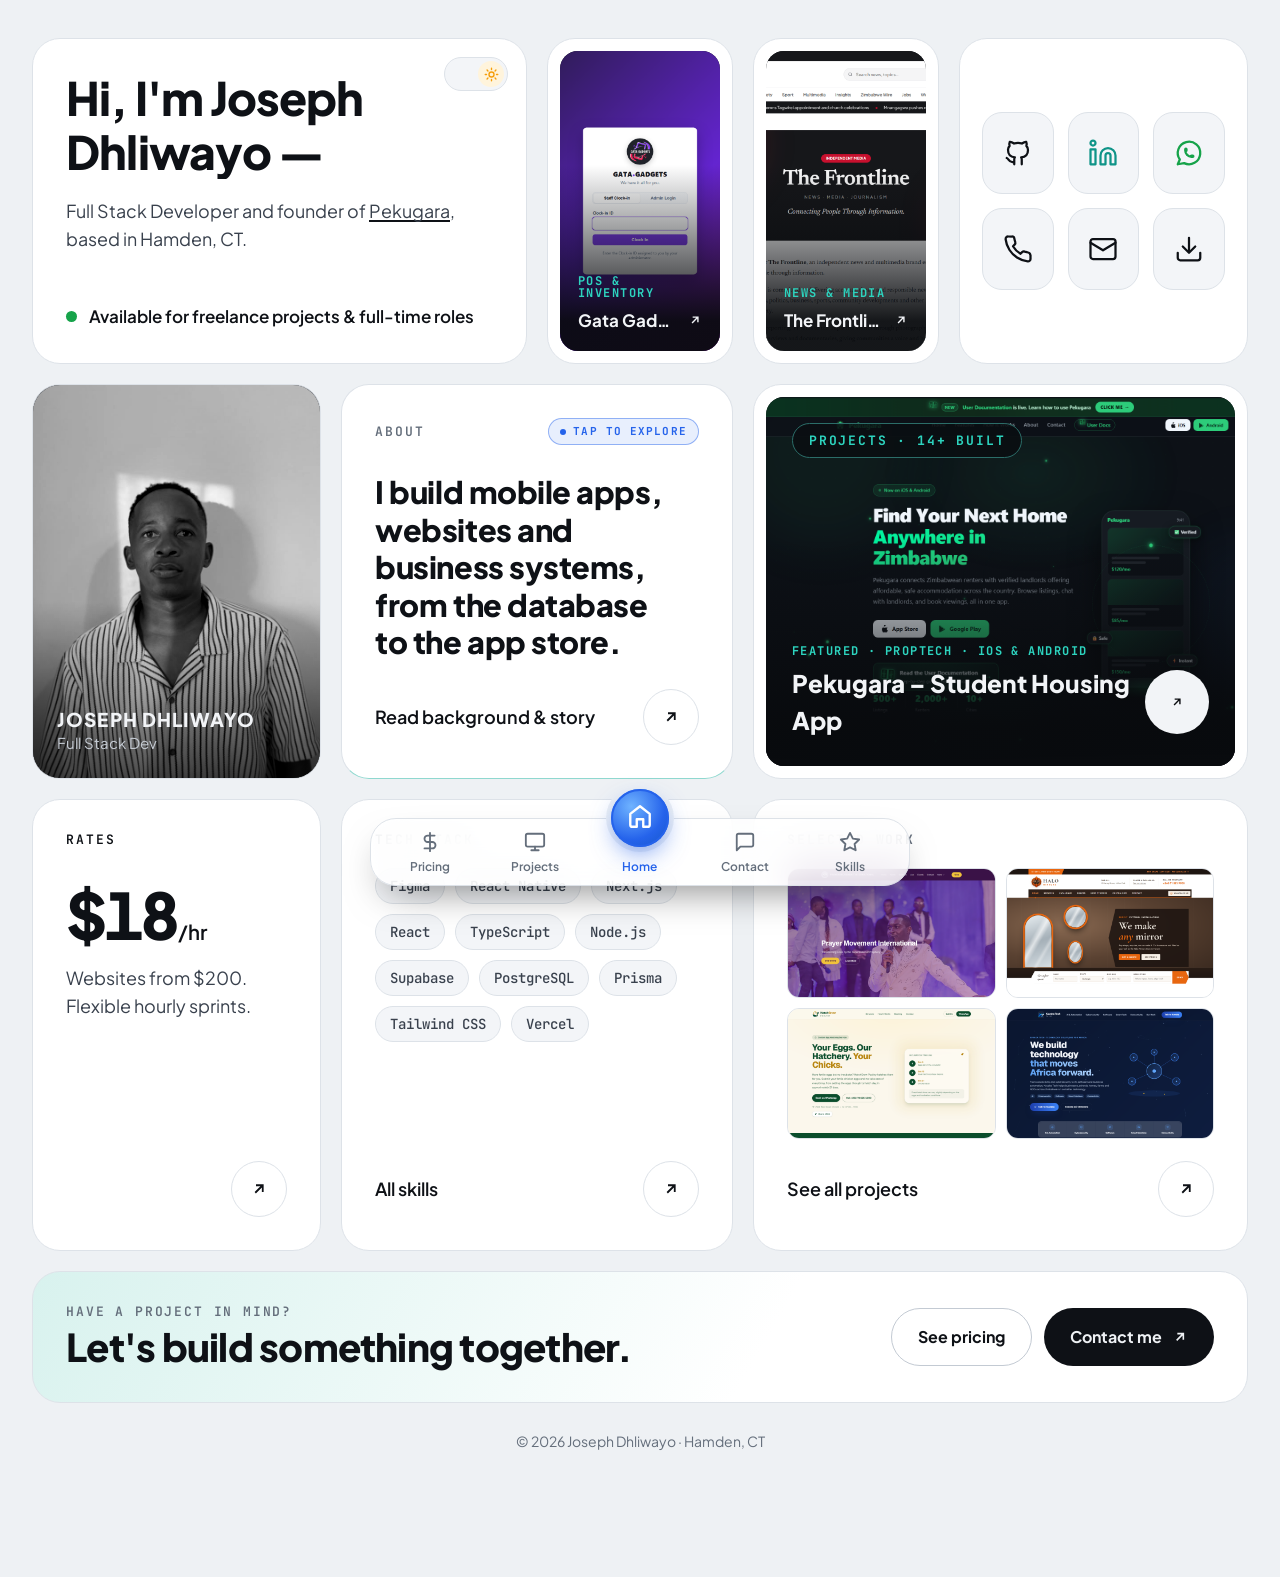
==== commit ef3e9401: "Feature Gata Gadgets, new Frontline cover, $200 minimum, LinkedIn link Co-Authored-By: Claude Opus 5" ====
--- a/index.html
+++ b/index.html
@@ -39,28 +39,27 @@
       <div class="status"><span class="dot"></span> Available for freelance projects &amp; full-time roles</div>
     </section>
 
-    <a class="tile proj-sm" href="https://wellstardrilling.com" target="_blank" rel="noopener">
+    <a class="tile proj-sm" href="https://gatagadgets.store" target="_blank" rel="noopener">
       <div class="shot">
-        <img src="images/wellstar.png" alt="Wellstar Drilling website">
-        <div class="kind">Business + Admin</div>
-        <div class="name"><span>Wellstar Drilling</span><svg viewBox="0 0 24 24" fill="none" stroke="currentColor" stroke-width="2.4"><path d="M7 17 17 7M8 7h9v9"/></svg></div>
+        <img src="images/gata.png" alt="Gata Gadgets receipts and inventory system" style="object-position: center">
+        <div class="kind">POS &amp; Inventory</div>
+        <div class="name"><span>Gata Gadgets</span><svg viewBox="0 0 24 24" fill="none" stroke="currentColor" stroke-width="2.4"><path d="M7 17 17 7M8 7h9v9"/></svg></div>
       </div>
     </a>
 
     <a class="tile proj-sm" href="https://the-frontline.vercel.app" target="_blank" rel="noopener">
       <div class="shot">
-        <img src="images/frontline.png" alt="The Frontline news website">
+        <img src="images/frontline.png" alt="The Frontline news website" style="object-position: center 35%">
         <div class="kind">News &amp; Media</div>
         <div class="name"><span>The Frontline</span><svg viewBox="0 0 24 24" fill="none" stroke="currentColor" stroke-width="2.4"><path d="M7 17 17 7M8 7h9v9"/></svg></div>
       </div>
     </a>
 
-    <!-- EDIT: add your LinkedIn profile URL -->
     <nav class="tile socials" aria-label="Contact links">
       <a class="icon-btn" href="https://github.com/JosephDhliwayo" target="_blank" rel="noopener" aria-label="GitHub">
         <svg viewBox="0 0 24 24" fill="none" stroke="currentColor" stroke-width="1.8" stroke-linecap="round" stroke-linejoin="round"><path d="M9 19c-4.3 1.4-4.3-2.5-6-3m12 5v-3.5c0-1 .1-1.4-.5-2 2.8-.3 5.5-1.4 5.5-6a4.6 4.6 0 0 0-1.3-3.2 4.2 4.2 0 0 0-.1-3.2s-1.1-.3-3.5 1.3a12.3 12.3 0 0 0-6.2 0C6.5 2.8 5.4 3.1 5.4 3.1a4.2 4.2 0 0 0-.1 3.2A4.6 4.6 0 0 0 4 9.5c0 4.6 2.7 5.7 5.5 6-.6.6-.6 1.2-.5 2V21"/></svg>
       </a>
-      <a class="icon-btn c-teal" href="https://www.linkedin.com/" target="_blank" rel="noopener" aria-label="LinkedIn">
+      <a class="icon-btn c-teal" href="https://www.linkedin.com/in/joseph-dhliwayo-12b90b17b" target="_blank" rel="noopener" aria-label="LinkedIn">
         <svg viewBox="0 0 24 24" fill="none" stroke="currentColor" stroke-width="1.8" stroke-linecap="round" stroke-linejoin="round"><path d="M16 8a6 6 0 0 1 6 6v7h-4v-7a2 2 0 0 0-4 0v7h-4v-7a6 6 0 0 1 6-6zM2 9h4v12H2z"/><circle cx="4" cy="4" r="2"/></svg>
       </a>
       <a class="icon-btn c-green" href="https://wa.me/12035034159" target="_blank" rel="noopener" aria-label="WhatsApp">
@@ -99,11 +98,10 @@
       </div>
     </a>
 
-    <!-- EDIT: set your real rate here and on the pricing page -->
     <a class="tile rates" href="/pricing">
       <div class="label" style="color:var(--fg)">Rates</div>
       <div class="price">$<span data-count="20">20</span><small>/hr</small></div>
-      <p>Websites from $150. Flexible hourly sprints.</p>
+      <p>Websites from $200. Flexible hourly sprints.</p>
       <div class="row-end"><span class="arrow"><svg viewBox="0 0 24 24" fill="none" stroke="currentColor" stroke-width="2.4"><path d="M7 17 17 7M8 7h9v9"/></svg></span></div>
     </a>
 
--- a/styles.css
+++ b/styles.css
@@ -181,8 +181,8 @@
 
 /* Row 2 */
 .photo { grid-column: span 3; padding: 0; min-height: 380px; margin: 0; background: linear-gradient(160deg, #2a2f36, #121417); color: #f2f4f7; }
-.photo img { position: absolute; inset: 0; width: 100%; height: 100%; object-fit: cover; filter: grayscale(1) contrast(1.05); transition: transform 1.2s var(--ease), filter .6s; }
-.photo:hover img { transform: scale(1.05); filter: grayscale(.2); }
+.photo img { position: absolute; inset: 0; width: 100%; height: 100%; object-fit: cover; object-position: center 22%; transform: scale(1.22); transform-origin: 50% 30%; filter: grayscale(1) contrast(1.12) brightness(1.02); transition: transform 1.2s var(--ease), filter .6s; }
+.photo:hover img { transform: scale(1.28); }
 .photo .initials { position: absolute; inset: 0; display: grid; place-items: center; font: 800 96px/1 var(--display); color: #2c323a; letter-spacing: -.04em; }
 .photo .cap { position: absolute; left: 24px; bottom: 22px; z-index: 1; }
 .photo .cap b { display: block; font: 800 19px/1.2 var(--display); letter-spacing: .06em; text-transform: uppercase; }
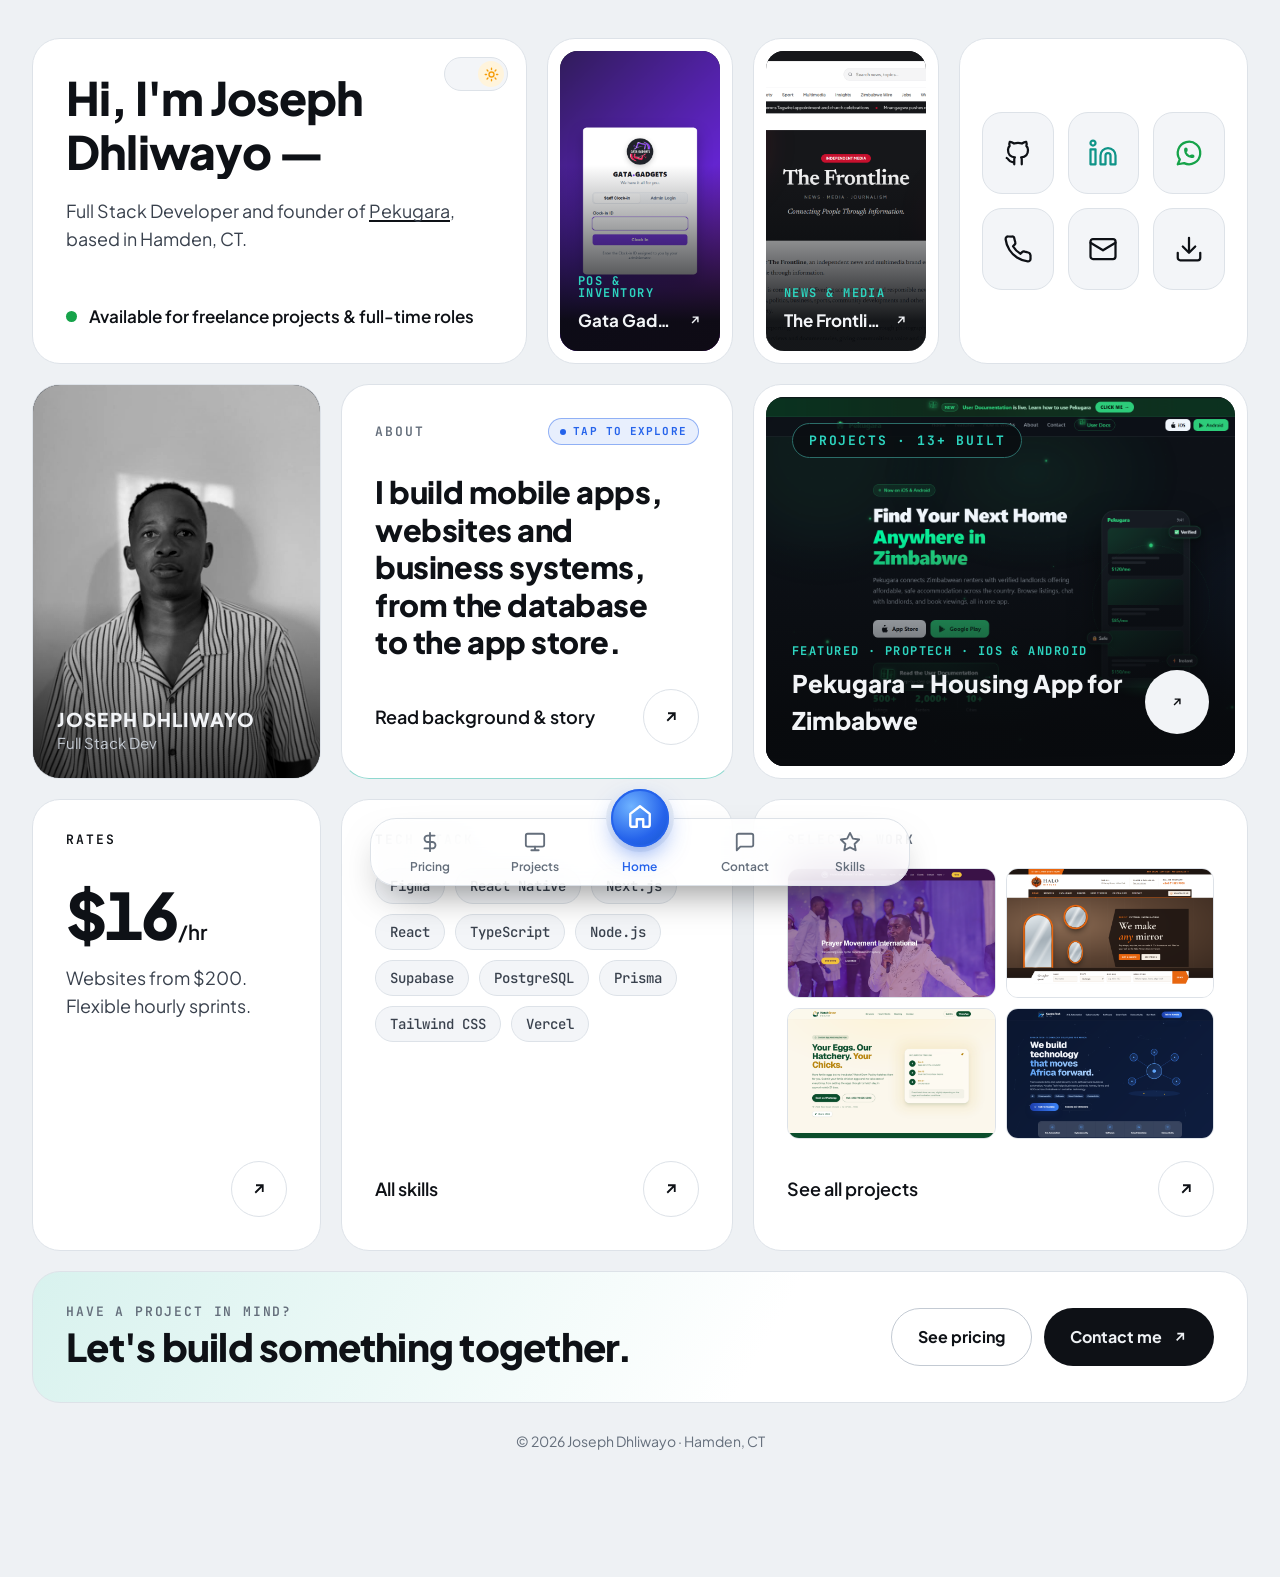
==== commit 54ce6422: "Describe Pekugara as a housing app for everyone Co-Authored-By: Claude Opus 5.5 <noreply@anthropic.c" ====
--- a/index.html
+++ b/index.html
@@ -94,7 +94,7 @@
         <img src="images/pekugara.png" alt="Pekugara website">
         <span class="badge">Projects · <span data-count="15">15</span>+ built</span>
         <div class="kind">Featured · Proptech · iOS &amp; Android</div>
-        <div class="name"><span>Pekugara – Student Housing App</span><span class="arrow"><svg viewBox="0 0 24 24" fill="none" stroke="currentColor" stroke-width="2.4"><path d="M7 17 17 7M8 7h9v9"/></svg></span></div>
+        <div class="name"><span>Pekugara – Housing App for Zimbabwe</span><span class="arrow"><svg viewBox="0 0 24 24" fill="none" stroke="currentColor" stroke-width="2.4"><path d="M7 17 17 7M8 7h9v9"/></svg></span></div>
       </div>
     </a>
 
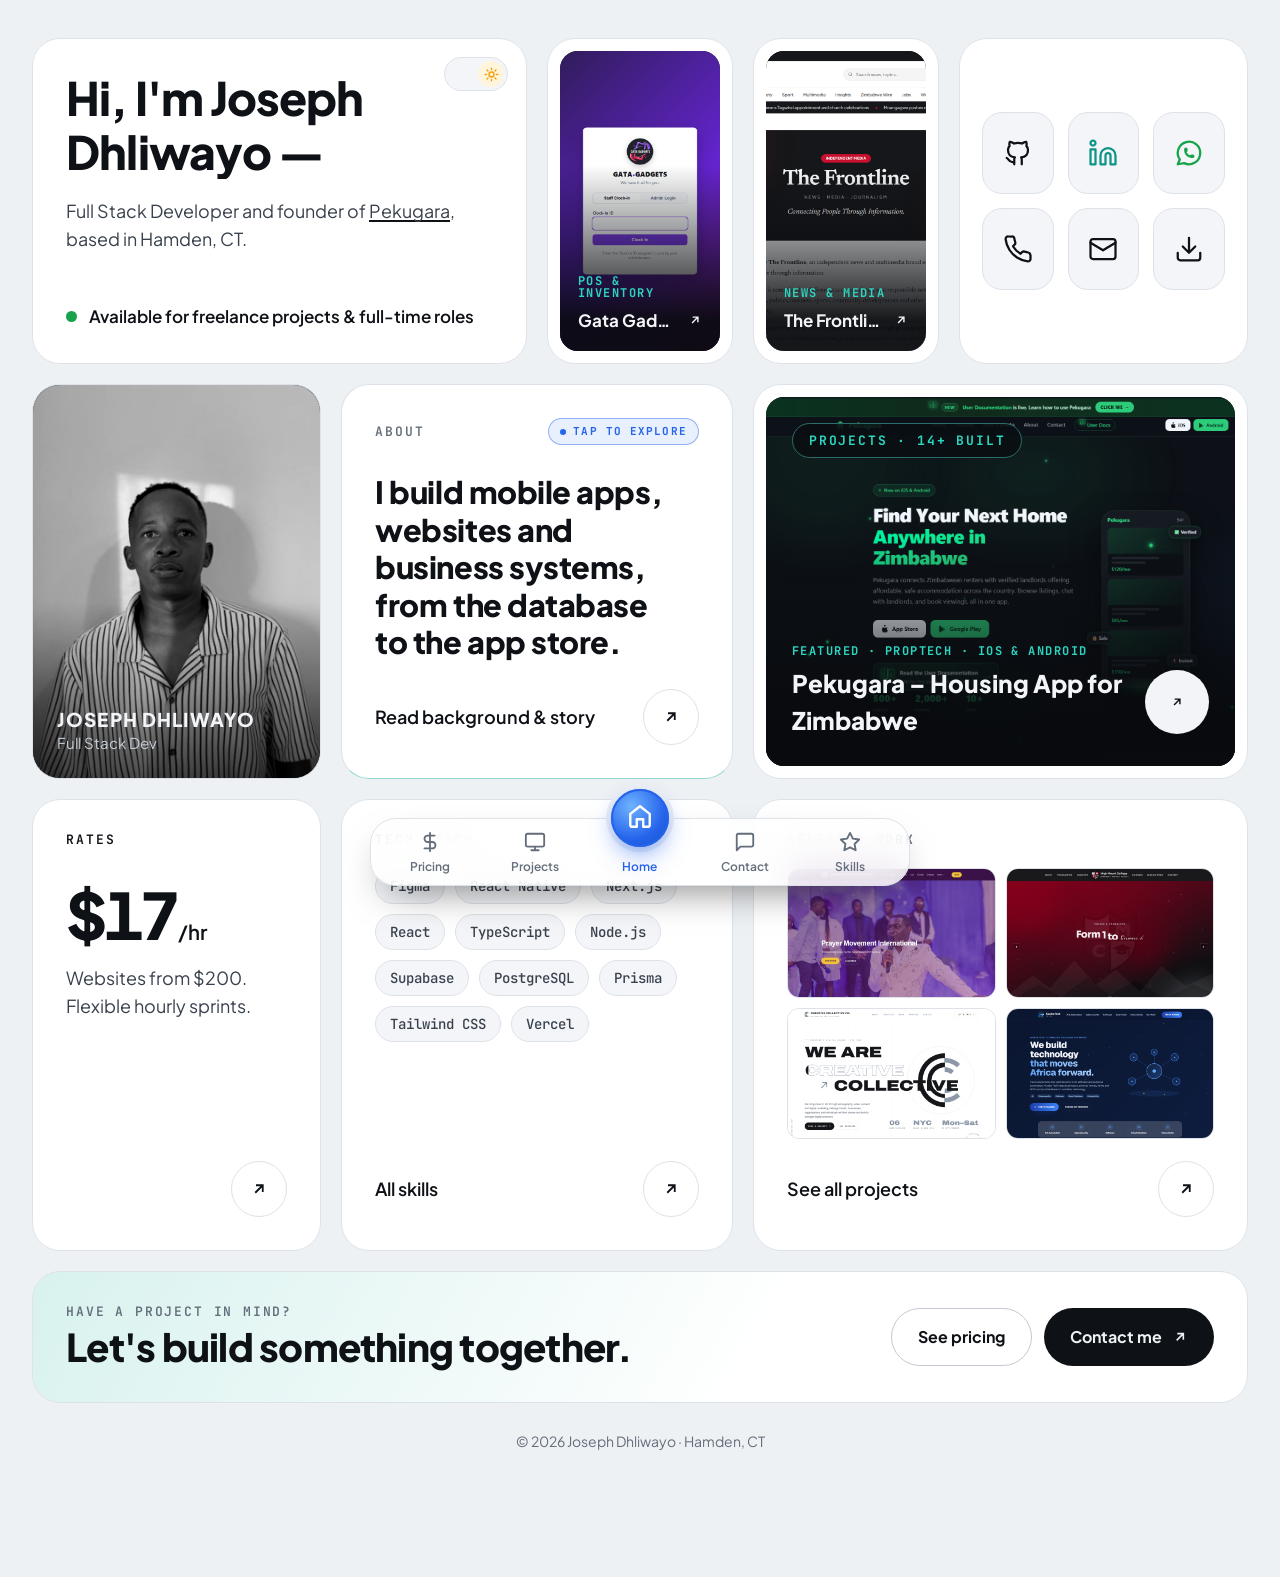
==== commit ccef37ad: "Show High Mount College and Creative Collective in home selected work Co-Authored-By: Claude Opus 5." ====
--- a/index.html
+++ b/index.html
@@ -120,8 +120,8 @@
       <div class="label">Selected work</div>
       <div class="mini-grid">
         <img src="images/prayer.png" alt="Prayer Movement International" loading="lazy">
-        <img src="images/halo.png" alt="Halo Mirrors" loading="lazy">
-        <img src="images/hatchgrow.png" alt="HatchGrow Poultry" loading="lazy">
+        <img src="images/highmount.png" alt="High Mount College" loading="lazy">
+        <img src="images/creative.png" alt="Creative Collective Co." loading="lazy">
         <img src="images/kuvaka.png" alt="Kuvaka Tech" loading="lazy">
       </div>
       <div class="row-end">See all projects <span class="arrow"><svg viewBox="0 0 24 24" fill="none" stroke="currentColor" stroke-width="2.4"><path d="M7 17 17 7M8 7h9v9"/></svg></span></div>
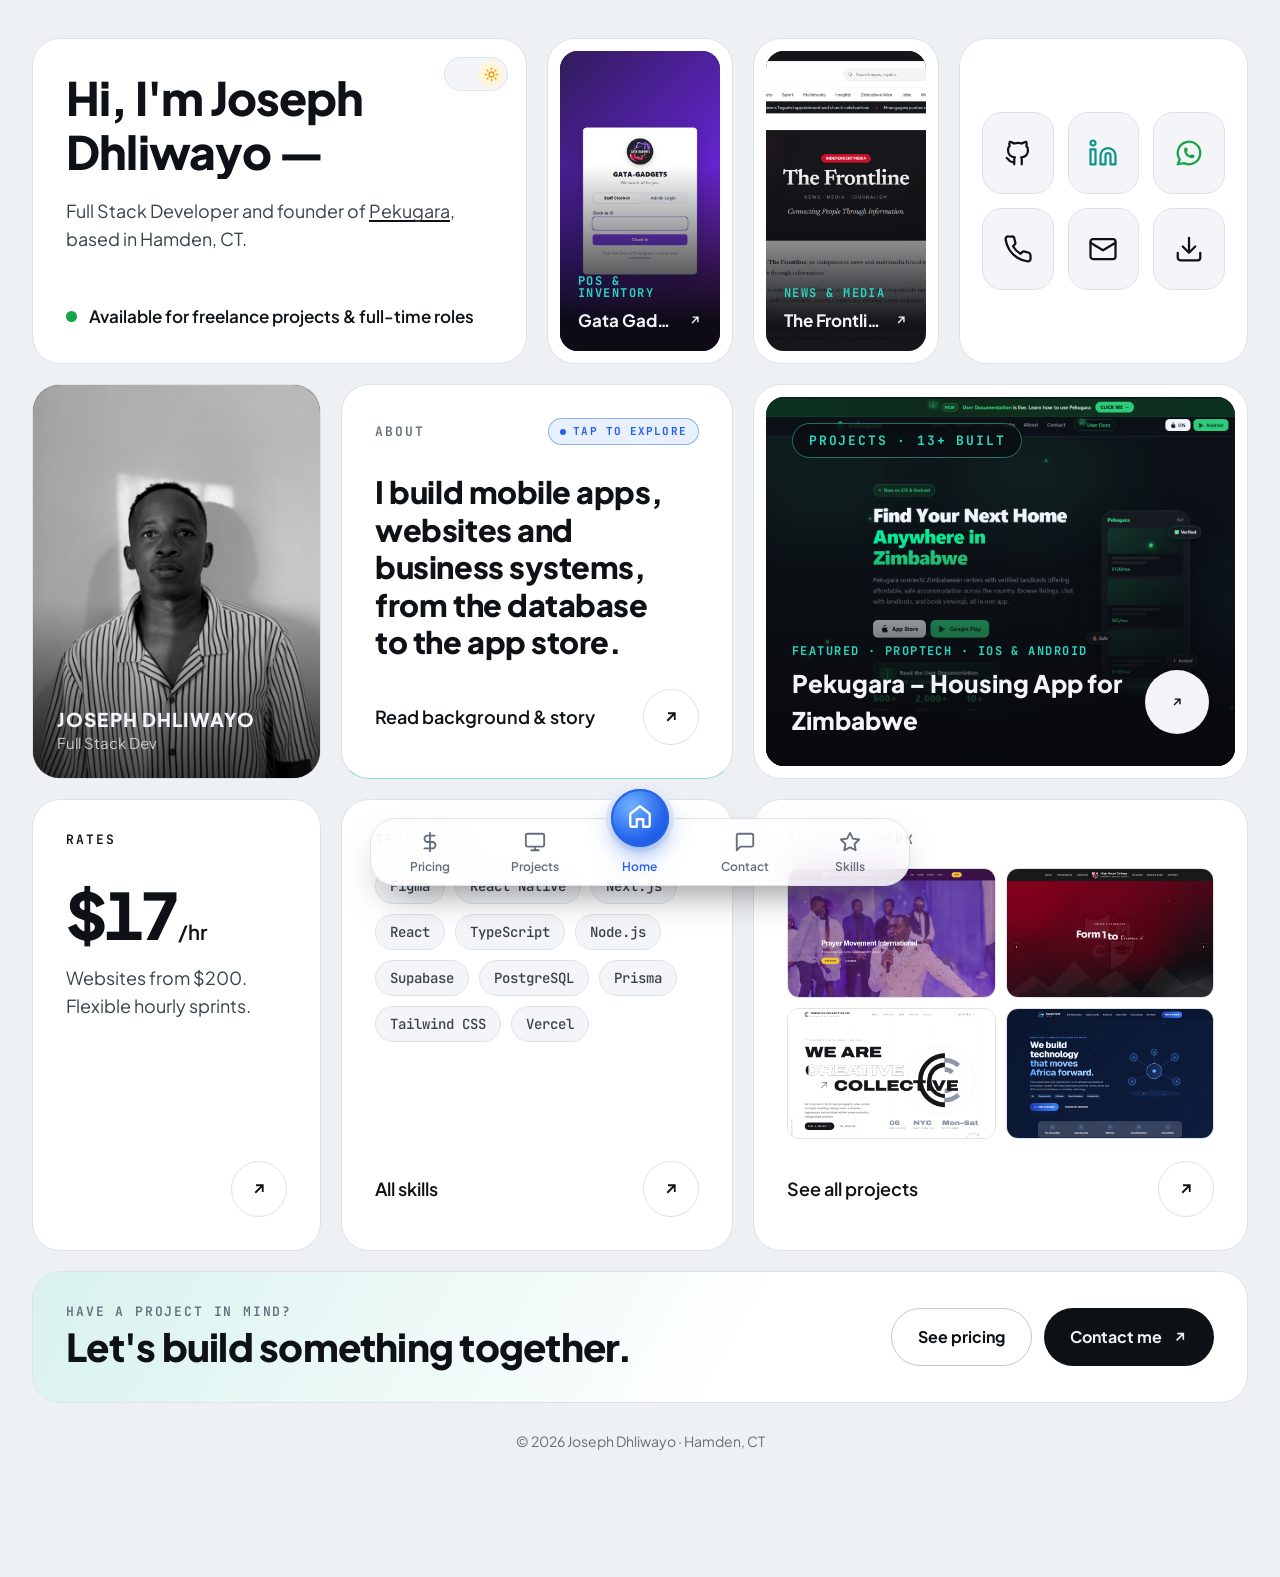
==== commit 8fb6fb63: "Use profile photo as favicon Co-Authored-By: Claude Opus 5.5 <noreply@anthropic.com>" ====
--- a/index.html
+++ b/index.html
@@ -6,6 +6,8 @@
 <title>Joseph Dhliwayo</title>
 <meta name="description" content="Joseph Dhliwayo is a full stack developer and the founder of Pekugara. He builds mobile apps, websites and business systems.">
 <meta name="theme-color" content="#0b0d10">
+<link rel="icon" type="image/png" href="/favicon.png">
+<link rel="apple-touch-icon" href="/apple-touch-icon.png">
 <script>
   // Set the theme before paint so there is no flash; skip the dock intro after the first page.
   (function () {
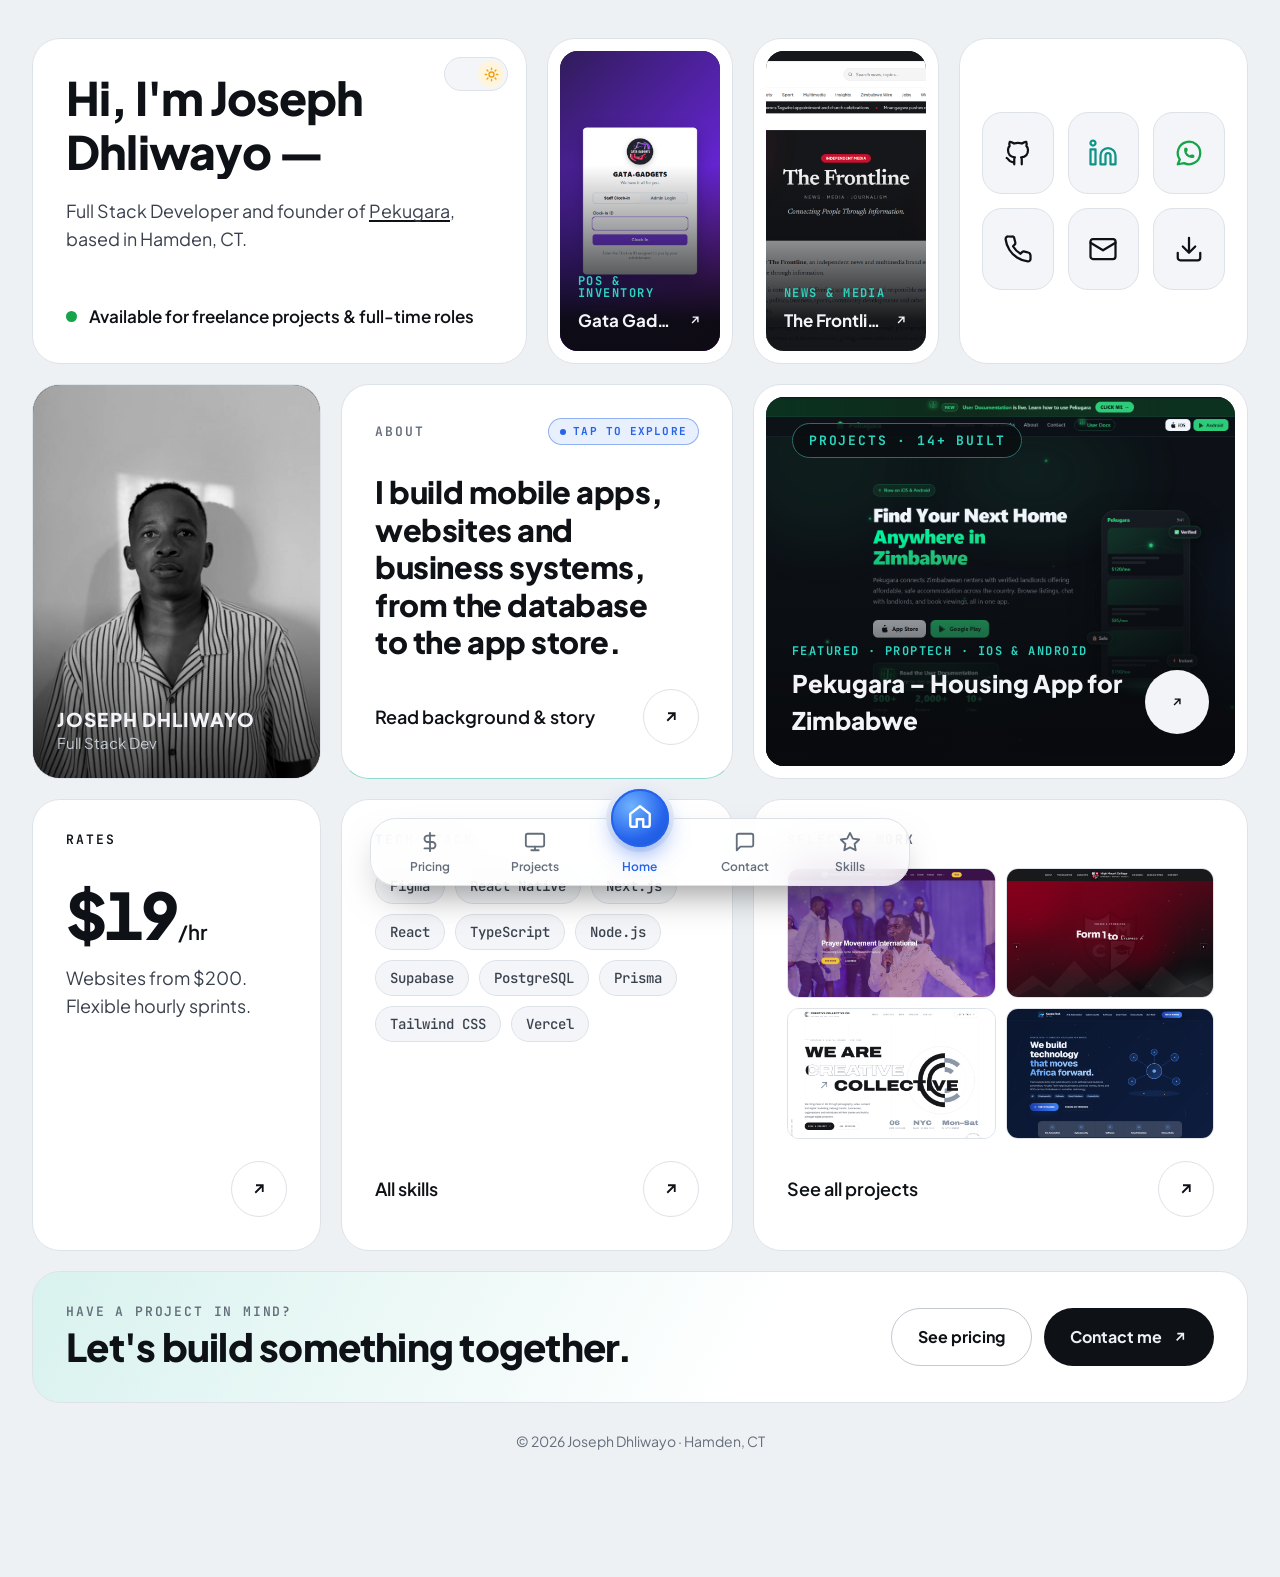
==== commit 5b2e0137: "Offer separate web and cybersecurity CV downloads Co-Authored-By: Claude Opus 5.5 <noreply@anthropic" ====
--- a/index.html
+++ b/index.html
@@ -73,7 +73,7 @@
       <a class="icon-btn" href="mailto:mrdhliwayojoseph@gmail.com" aria-label="Email mrdhliwayojoseph@gmail.com">
         <svg viewBox="0 0 24 24" fill="none" stroke="currentColor" stroke-width="1.8" stroke-linecap="round" stroke-linejoin="round"><rect x="2" y="4" width="20" height="16" rx="2"/><path d="m22 7-10 6L2 7"/></svg>
       </a>
-      <a class="icon-btn" href="cv.pdf" download aria-label="Download CV">
+      <a class="icon-btn" href="/contact#cv" aria-label="Download my CVs">
         <svg viewBox="0 0 24 24" fill="none" stroke="currentColor" stroke-width="1.8" stroke-linecap="round" stroke-linejoin="round"><path d="M21 15v4a2 2 0 0 1-2 2H5a2 2 0 0 1-2-2v-4M7 10l5 5 5-5M12 15V3"/></svg>
       </a>
     </nav>
--- a/styles.css
+++ b/styles.css
@@ -527,3 +527,16 @@
   .proj-sm.wide, .work.third, .work.half { grid-column: span 12; }
   .work.half .thumb { aspect-ratio: 16 / 9; }
 }
+
+/* Projects: highlight panel beside a featured project */
+.comp.side { grid-column: span 4; }
+@media (max-width: 1200px) {
+  .comp.side { grid-column: span 12; }
+}
+
+/* Contact: CV downloads */
+.cv-card { grid-column: span 6; scroll-margin-top: 24px; }
+.cv-card .cv-desc { margin: 0; color: var(--muted); font-size: 15px; }
+@media (max-width: 760px) {
+  .cv-card { grid-column: span 12; }
+}
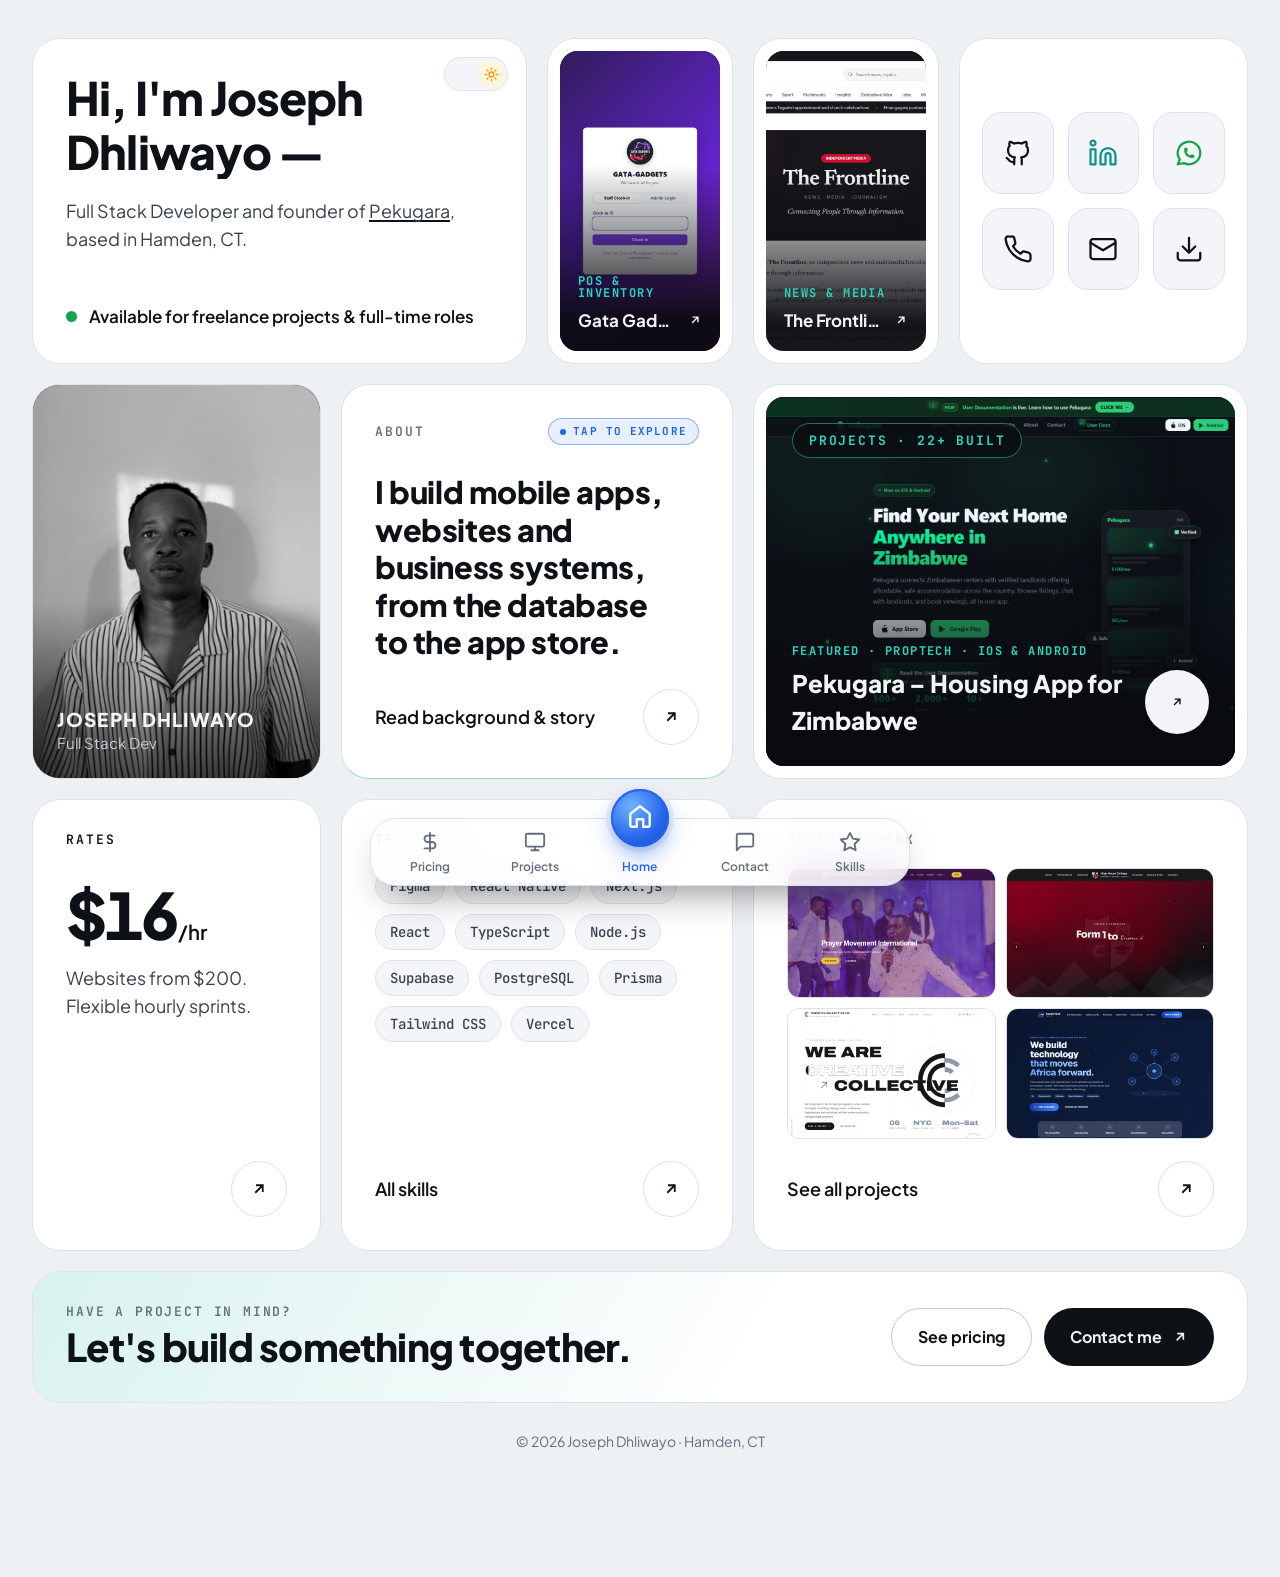
==== commit c90fc407: "Add ApplyAndRise, Beth Poetry and the Anotida & Andrea lobolo site to projects Co-Authored-By: Claud" ====
--- a/index.html
+++ b/index.html
@@ -94,7 +94,7 @@
     <a class="tile feature" href="/projects">
       <div class="shot">
         <img src="images/pekugara.png" alt="Pekugara website">
-        <span class="badge">Projects · <span data-count="15">15</span>+ built</span>
+        <span class="badge">Projects · <span data-count="25">25</span>+ built</span>
         <div class="kind">Featured · Proptech · iOS &amp; Android</div>
         <div class="name"><span>Pekugara – Housing App for Zimbabwe</span><span class="arrow"><svg viewBox="0 0 24 24" fill="none" stroke="currentColor" stroke-width="2.4"><path d="M7 17 17 7M8 7h9v9"/></svg></span></div>
       </div>
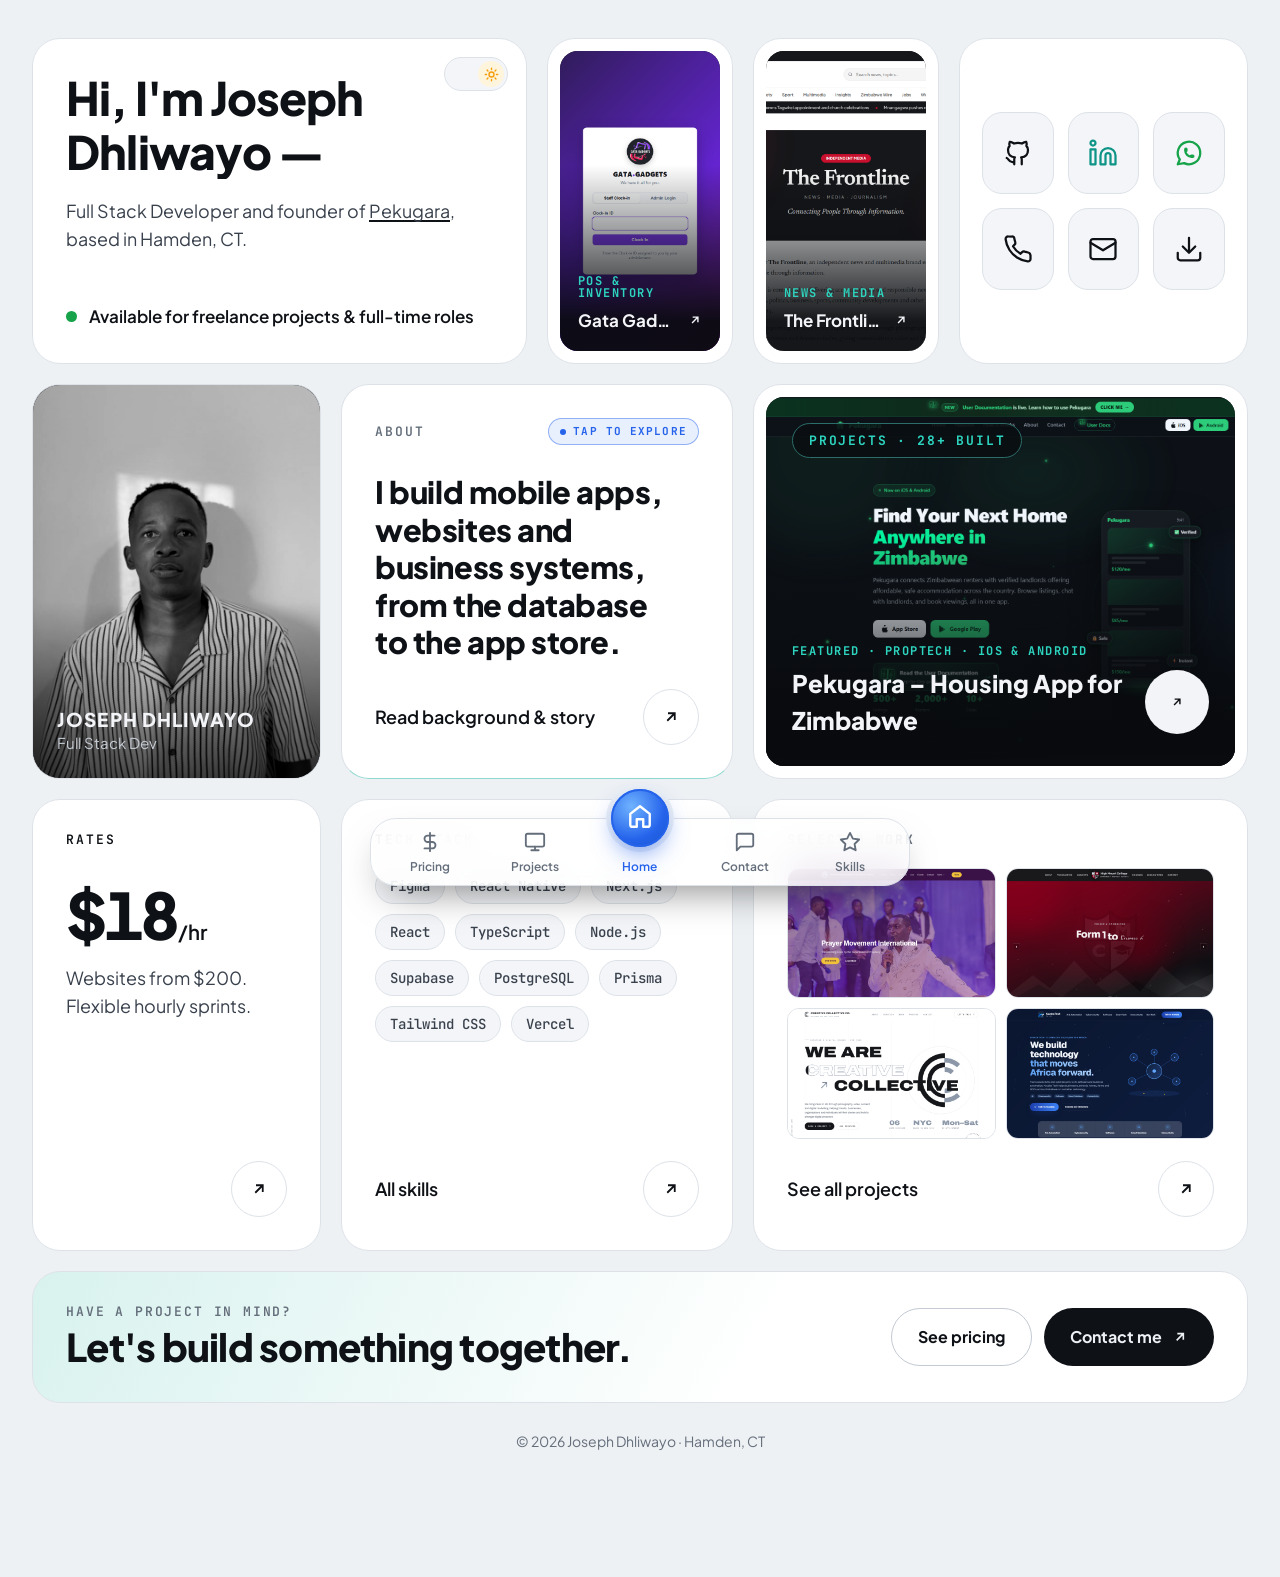
==== commit 3303cb34: "Add Supasave Grill, Campus Circle, Kuvaka Admin, wedding invitation demo and Chiredzi Connect to pro" ====
--- a/index.html
+++ b/index.html
@@ -94,7 +94,7 @@
     <a class="tile feature" href="/projects">
       <div class="shot">
         <img src="images/pekugara.png" alt="Pekugara website">
-        <span class="badge">Projects · <span data-count="25">25</span>+ built</span>
+        <span class="badge">Projects · <span data-count="30">30</span>+ built</span>
         <div class="kind">Featured · Proptech · iOS &amp; Android</div>
         <div class="name"><span>Pekugara – Housing App for Zimbabwe</span><span class="arrow"><svg viewBox="0 0 24 24" fill="none" stroke="currentColor" stroke-width="2.4"><path d="M7 17 17 7M8 7h9v9"/></svg></span></div>
       </div>
